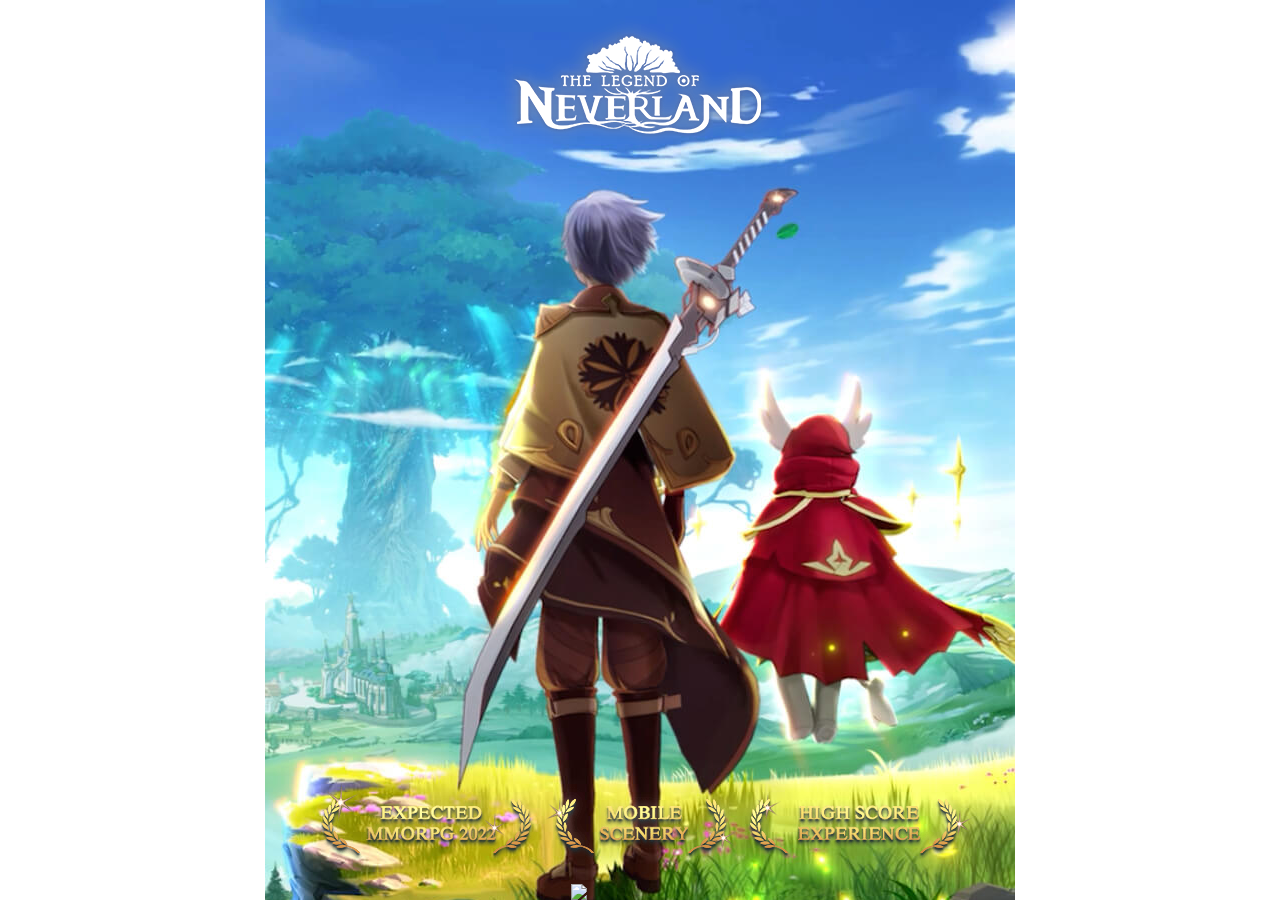
==== index.html @ 03355fa7 "2" ====
﻿<!DOCTYPE html>
<html>
<head>
    <meta charset="utf-8">
    <title>Never land Adventure</title>
    <meta name="keywords" content="">
    <meta name="description" content="">
    <meta content="yes" name="apple-mobile-web-app-capable" />
    <meta content="black" name="apple-mobile-web-app-status-bar-style" />
    <meta content="telephone=no" name="format-detection" />
    <meta content="email=no" name="format-detection" />
    <!--maincss-->
    <link rel="stylesheet" href="css/swiper.min.css" type="text/css" media="screen">
    <link rel="stylesheet" href="css/common.css" type="text/css" media="screen" />
    <!-- <script>
        
        !function(f,b,e,v,n,t,s)
        {if(f.fbq)return;n=f.fbq=function(){n.callMethod?
        n.callMethod.apply(n,arguments):n.queue.push(arguments)};
        if(!f._fbq)f._fbq=n;n.push=n;n.loaded=!0;n.version='2.0';
        n.queue=[];t=b.createElement(e);t.async=!0;
        t.src=v;s=b.getElementsByTagName(e)[0];
        s.parentNode.insertBefore(t,s)}(window, document,'script',
        'https://connect.facebook.net/en_US/fbevents.js');
        fbq('init', '1963776950676932');
        fbq('track', 'PageView');
        </script>
        <noscript><img height="1" width="1" style="display:none"
        src="https://www.facebook.com/tr?id=1963776950676932&ev=PageView&noscript=1"
        /></noscript> -->
        <!-- End Meta Pixel Code -->
        
 
        <!-- Meta Pixel Code -->
        <!-- <script>
            
        !function(f,b,e,v,n,t,s)
        {if(f.fbq)return;n=f.fbq=function(){n.callMethod?
        n.callMethod.apply(n,arguments):n.queue.push(arguments)};
        if(!f._fbq)f._fbq=n;n.push=n;n.loaded=!0;n.version='2.0';
        n.queue=[];t=b.createElement(e);t.async=!0;
        t.src=v;s=b.getElementsByTagName(e)[0];
        s.parentNode.insertBefore(t,s)}(window, document,'script',
        'https://connect.facebook.net/en_US/fbevents.js');
        fbq('init', '1963776950676932');
        fbq('track', 'CompleteRegistration');
        </script>
        <noscript><img height="1" width="1" style="display:none"
        src="https://www.facebook.com/tr?id=1963776950676932&ev=CompleteRegistration&noscript=1"
        /></noscript> -->
        <!-- End Meta Pixel Code -->
        

    <script>
        var phoneWidth =  parseInt(window.screen.width);
		var phoneScale = phoneWidth/750;
		var ua = navigator.userAgent;
		if (/Android (\d+\.\d+)/.test(ua)){
			var version = parseFloat(RegExp.$1);
			if(version>2.3){
				document.write('<meta name="viewport" content="width=750, minimum-scale = '+phoneScale+', maximum-scale = '+phoneScale+', target-densitydpi=device-dpi">');
			}else{
				document.write('<meta name="viewport" content="width=750, target-densitydpi=device-dpi">');
			}
		} else {
			document.write('<meta name="viewport" content="width=750, user-scalable=no, target-densitydpi=device-dpi">');
		}

    </script>
</head>
<body>
    <!--蒙层--> 
  <div class="masked" id="masked"></div>
   <!--成功--> 
  <div class="tc_success_compeleted" id="tc_success_compeleted" > 
      <div class="tc_main_big">
          <div class="closed success_closed"><img src="images/tc_closed.png" alt=""></div>
          <div class="tc_store">
              <h3 class="c_red"><img src="images/tc_sussce_img.png" alt=""></h3>
              <h4 class="c_black">Go to App Store to Pre-Order.</h4>
              <div class="btn1 ok"><a href="#"><img src="images/tc_success_ico.png" alt="" ></a></div>
          </div>
      </div>   
  </div>
    <!--切换--> 
  <div class="tc_register" > 
      <div class="tc_main_big">
          <div class="tc_title">
              <img src="images/tc_register_title.png">
              <div class="closed register_closed"><img src="images/tc_closed.png" alt=""></div>
          </div>
          
          <div class="register">
              <ul>
                  <li class="active">iOS</li>
                  <li>Android</li>
              </ul>
              <div class="register_main">
                      
                  <div class="android_regtister conText">
                      <P>Email</P>
                      <div class="input1" >
                          <P ><input name="" type="text" id="text0"  value="Enter email address" class="text_content1"/> <span class="notice"></span></P>
                      </div>
                      <div class="btn1">
                              <a href="#"><img src="images/tc_btn.png"></a>
                      </div>    
                  </div>
                  <div class="ios_regtister  conText no">
                      <P>Email</P>
                      <div class="input1" >
                          <P ><input name="" type=" text"  id="text1"  value="Enter email address" class="text_content1"/> <span id="notice1"></span></P>
                      </div>
                  
                      <div class="btn1">
                              <a href="#"><img src="images/tc_btn.png"></a>
                      </div>    
                  </div>
              </div>
          </div>
       </div>
      
  </div>
   <!--切换-->
   <div class="swiper-container swiper-fullscreen">
    <div class="swiper-wrapper">
      <div class="swiper-slide slide1">
      <video x5-video-player-type="h5-page" x5-playsinline="true" webkit-playsinline playsinline muted autoplay loop class="bgvideo video">
            <source src="media/top1.mp4" type="video/mp4">
        </video> 
        <img src="images/index_topa.gif" class="index_top">
        <div class="nav_box">
            <img src="images/cover_logo.png">
          </div>
        <div class="common_header">
            <img src="images/index_img_06.png">
         </div>
      </div>
      <div class="swiper-slide slide2">
        <div class="page_2"> 
            <!--按钮-->
            <div class="mainShow1 cf">
                <div class="register_btn animated pulse infinite sure_btn"><img src="images/btn_register.png"></div>    
                <div class="da_cheng_10 dc"><img src="images/dc.png"></div>
                <div class="da_cheng_20 dc"><img src="images/dc.png"></div>
                <div class="da_cheng_40 dc"><img src="images/dc.png"></div>
                <!-- <div class="da_cheng_70 dc"><img src="images/dc.png"></div> -->
                <div class="swipera cf">
                    <div class="swiper-container img_swiper">
                        <div class="swiper-wrapper">
                            <div class="swiper-slide"><img src="images/banner1.jpg"></div>
                            <div class="swiper-slide"><img src="images/banner2.jpg"></div>
                            <div class="swiper-slide"><img src="images/banner3.jpg"></div>
                            <div class="swiper-slide"><img src="images/banner4.jpg"></div>
                            <div class="swiper-slide"><img src="images/banner5.jpg"></div>
                        </div>
                        <!-- Add Pagination -->
                    </div>
                    <div class="swiper-pagination"></div>
                </div>           
            </div>
        </div>
      </div>
    </div>
    <div class="swiper-pagination"></div>
  </div>


<!--     
<div class="banner">
    <div class="bg">
        <div class="swiper-container" >
            <div class="swiper-wrapper">
                <div id="swiper1" class="swiper-slide" >
            
                    <div class="content">
                        <div class="container">
                          
                             
                                
                        </div>
                    </div>
               
                </div>
         
            </a>
            </div>
      
        </div>
    </div>
</div> -->
   <!--切换-->


<script type="text/javascript" src="js/jquery-1.8.2.min.js"></script>
<script type="text/javascript" src="js/swiper.min.js"></script>
<script type='text/javascript'  src="js/qiehuan.js"></script>
<script>
    var Mainswiper = new Swiper('.swiper-fullscreen', {
     slidesPerView : 'auto',
     hashNavigation: true,
     direction: 'vertical',
     mousewheel: true,
     scrollbar: {
		  el: '.swiper-scrollbar',
		},

    }); 
    var swiper = new Swiper('.img_swiper', {
            loop : true,
            pagination: {
            el: '.swipera .swiper-pagination',
            },
    });
    (function(){
        $('.box_img').click(function(){
            console.log('1');
            $('#video-play')[0].play();
        });
    })();
    </script>

<script>
    /*id是全局唯一的，不需要获取元素，直接使用*/

    let re = /^\w+(?:\.\w+){0,1}@[a-zA-Z0-9]{2,14}(?:\.[a-z]{2,4}){1,2}$/;

    //绑定文本输入时触发的事件
    $('#text0,#text1').oninput = function() {

        let textBox = this.value;

        //判断检测这个值是否正确，
        if (re.test(textBox)) { //如果验证正确执行以下代码
            $('.notice').innerHTML = '邮箱验证成功';
            $('.notice').style.color = 'plum';
        } else { //验证成功，执行以下代码
            $('.notice').innerHTML = '邮箱验证不成功，请重新输入';
            $('.notice').style.color = 'green';
        }
    }
    </script>
</body>
</html>
---- css/common.css ----
*{margin:0;padding:0;box-sizing:border-box;}
ul{list-style:none;}
ul,ol,li{list-style:none;margin:0;padding:0;}
h1,h2,h3,h4,h5,h6{font-weight:normal}
a{margin:0;padding:0;border:0;text-decoration:none;}
ins{background-color:#ff9;color:#000;text-decoration:none;}
mark{background-color:#ff9;color:#000;font-style:italic;font-weight:bold;}
del{text-decoration:line-through;}
input,select,textarea{vertical-align:middle;border:none;margin:0;padding:0;outline:none;}
input:focus,.select:focus,textarea:focus{outline:none;}
em{font-style:normal;}
.hidden{display:none;}
hr{line-height:1;height:1px;background:none;border-top:1px dashed #9F9F9F;border-bottom:1px dashed #fff;}
img{border:0;margin:0;padding:0;}
html{min-height:100%;overflow:auto;position:relative;z-index:1;background:#fff;font-family:"微软雅黑";}
a{text-decoration:none;cursor:pointer;}
.clearfix:before,.clearfix:after{display:table;content:"";/*不用有内容也可以*/}
.clearfix:after{clear:both;}
.clearfix{*zoom:1;}
h2.mr_4{margin-bottom:40px;}
input::-webkit-input-placeholder{color:#b57a65;}
input::-moz-placeholder{color:#b57a65;}
input:-moz-placeholder{color:#b57a65;}
input:-ms-input-placeholder{color:#b57a65;}
input[type=number]{-moz-appearance:textfield;}
input[type=number]::-webkit-inner-spin-button,input[type=number]::-webkit-outer-spin-button{-webkit-appearance:none;}
/* body a{-webkit-transition:all .3s;transition:all .3s;}*/
 a:hover{color:#f00;}
body{position:relative;-webkit-text-size-adjust:none;color:#fff;font-size:24px;}

html,body{ -webkit-tap-highlight-color: transparent;width:100%;height:100%; }/*去除apple设备点击底色*/

.hand{cursor:pointer;transition:all .6s;}


/*弹窗*/
	/*弹窗成功*/
.masked{background:rgba(0,0,0,0.8);position:fixed;width:100%;height:100%;left:0;top:0;z-index:110;display:none;}
.tc_success_compeleted{width:600px;height:480px;position:fixed;;background:rgba(255,255,255,0.9);color:#fff;top:50%;left:50%;transform:translate(-50%,-50%);z-index:120;transition:all 0.3s;display:none;}
.tc_main_big{width:600px;z-index:1;height:480px;}
.tc_success_compeleted .closed{position:absolute;top:30px;right:30px;z-index:6;}
.closed img{transition:all 0.3s;width:47px;height:47px;}
.closed img:hover{transform:rotate(90deg);}
.tc_store{position:absolute;top:130px;width:500px;left:50px;}

.tc_store h4{font-size:32px;text-align:center;}
.c_red{font-size:40px;color:#c63018;}
.c_black{font-size:40px;color:#000;margin-top:40px;margin-bottom:60px;}
.btn1{width:500px;display:flex;justify-content:center;}
.btn1 img{width:462px;height:89px;}
	/*弹窗登录注册*/
.tc_title{width:100%;height:100px;background:#fff;position:relative;text-align:center;line-height:100px;color:#000;}
.tc_title .closed{position:absolute;top:0px;right:30px;z-index:6;}
.tc_register{width:600px;height:480px;position:fixed;;background:rgba(255,255,255,0.9);color:#fff;top:50%;left:50%;transform:translate(-50%,-50%);z-index:120;transition:all 0.3s;display:none;}
.register_main{text-align:left;color:#000;}
.register{width:500px;height:340px;text-align:center;position:absolute;top:130px;left:50px;display:flex;flex-direction:column;}
 .register ul{height:50px;margin-bottom:20px;width:300px;margin:0 auto;}
.register ul li{position:relative;width:150px;height:48px;line-height:48px;color:#000;float:left;font-size:32px;}
.register ul li:first-child::before{position:absolute;left:10px;top:9px;background:url(../images/tan_ico.png) no-repeat;width:27px;height:27px;content:"";}
.register ul li:last-child::before{position:absolute;left:-20px;top:9px;background:url(../images/tan_ico.png) no-repeat;width:27px;height:27px;content:"";}
.register_main p{font-size:32px;color:#181818;margin-bottom:15px;}
.register ul li.active:first-child::before{background:url(../images/tan_ico_active.png) no-repeat;position:absolute;left:10px;top:9px;width:27px;height:27px;}
.register ul li.active:last-child::before{background:url(../images/tan_ico_active.png) no-repeat;position:absolute;left:-20px;top:9px;width:27px;height:27px;}

.input1{height:80px;width:500px;text-align:center;border:1px solid #a0a0a0;border-radius:2px;background:#f3f3f3;margin-bottom:30px;}
.text_content1,.text_content3{width:500px;height:80px;padding-left:20px;color:#808080;line-height:80px;background:none;font-size:26px;float:left;border:none;overflow:hidden;text-align:left;}
.no{display:none;}


/*弹窗*/



.btn{width:460px;height:0.;border:1px solid #b5b5b5;border-radius:200px;text-align:center;line-height:80px;background:#fde23b;}
.tan{background:url(../images/tan_bg.png) center top no-repeat;background-size:100% 100%;width:814px;position:fixed;left:50%;margin-left:-407px;top:50%;height:666px;margin-top:-333px;}

.slide1{width:750px;margin:0 auto;background: url(../images/index_top.jpg) no-repeat;height:100%;background-size:auto 100%; position: relative;}
/*  */
..slide1 video{display:block;width:750px;height:100vh;object-fit:cover;}
.bgvideo{max-width:100%;min-height:100%;object-fit:cover;z-index:3;}

/* 
.banner .swiper-container{width:100%;height:100%;}
.banner{position:relative;width:100%;height:100%;background-color:#000}
.banner .bg{width:100%;height:100%}
.banner .container{margin-left:0}
.banner .content{display:flex;position:absolute;top:0;right:0;bottom:0;left:0;align-items:flex-end;text-align: center;width:638px;
	text-align: center; margin:0 auto;z-index:10;height:100px;}
	.banner .swiper-slide{position:relative;background-position:center center;background-size:cover;height: 100%;
		width:100%;} */




.common_header{position:absolute;left:0;bottom:5px;width:750px;padding:24px 0;z-index:110;-webkit-transition:all .5s;transition:all .5s;}

.nav_box{z-index:33333;width:100%;height:100%;display:flex;flex-flow:column nowrap;justify-content:space-between;align-items:center;position:fixed;top:10px;left:0;text-align:center;z-index:999999999;
    -webkit-transition: all 1s ease-in-out;
 transition: all 1s ease-in-out;}
.nav_box div a{color:#fff;}

.page_2{background:url(../images/index_bottom_bg.jpg) no-repeat;width:750px;height:1932px; margin:0 auto;}
.mainShow1{width:750px;margin:0 auto;position:relative;height:1932px;}
.register_btn{width:750px;height:166px;position:absolute;top:120px;left:50%;margin-left:-375px;background:url(../images/download.png);;background-size:100% 100%;}
.register_btn img{width:750px;height:166px;}
.dc img{width:650px;height:145px;}
.da_cheng_10{position:absolute;top:684px;left:57px;}
.da_cheng_20{position:absolute;top:837px;;left:57px;}
.da_cheng_40{position:absolute;top:989px;left:57px;}
.da_cheng_70{position:absolute;top:1142px;;left:57px;}

.swipera{width:637px;height:358px;position:absolute;bottom:200px;left:57px;z-index:1;border-radius:10px;}
.swipera .swiper-slide img{width:640px;height:360px;}
.swipera .swiper-pagination-bullet{width:38px;height:38px;display:inline-block;background:url(../images/ico.png);background-size:100% 100%;margin-right:15px;opacity:1;}
.swipera .swiper-pagination-bullet-active{width:38px;height:38px;background:url(../images/ico_active.png);background-size:100% 100%;}
.swipera .swiper-pagination{position:absolute;width:290px;left:50%;margin-left:-150px;top:420px;text-align:center;transition:.3s opacity;transform:translate3d(0,0,0);z-index:10;}


/*返回顶部*/
#gotop {display: none;position: fixed;right: 1%;bottom:20px;padding: 10px 10px;font-size: 20px;background: #777;color: white;cursor: pointer;	z-index:11111;}
.swiper-fullscreen{width: 100%;height: 100%;overflow:hidden; background-position: center top;background-repeat: no-repeat;
-webkit-background-size: cover;-moz-background-size: cover;-o-background-size: cover; background-size: cover;position:relative;}
.swiper-fullscreen >.swiper-wrapper>.swiper-slide{ overflow:hidden; background-position: center top;background-repeat: no-repeat;
-webkit-background-size: cover;-moz-background-size: cover;-o-background-size: cover; background-size: cover;position:relative;}
.swiper-fullscreen .slide2{height:1932px;}

.box{width:100%;height: 100%;position: absolute;top:0;bottom:0;background: url(../images/tc_bg.jpg);background-size: cover;}
.register_btn1{width:750px;height:166px;position:absolute;bottom:150px;left:50%;margin-left:-375px;background:url(../images/download.png);;background-size:100% 100%;}
.register_btn1 img{width:750px;height:166px;}

#notice{ font-size:14px; }
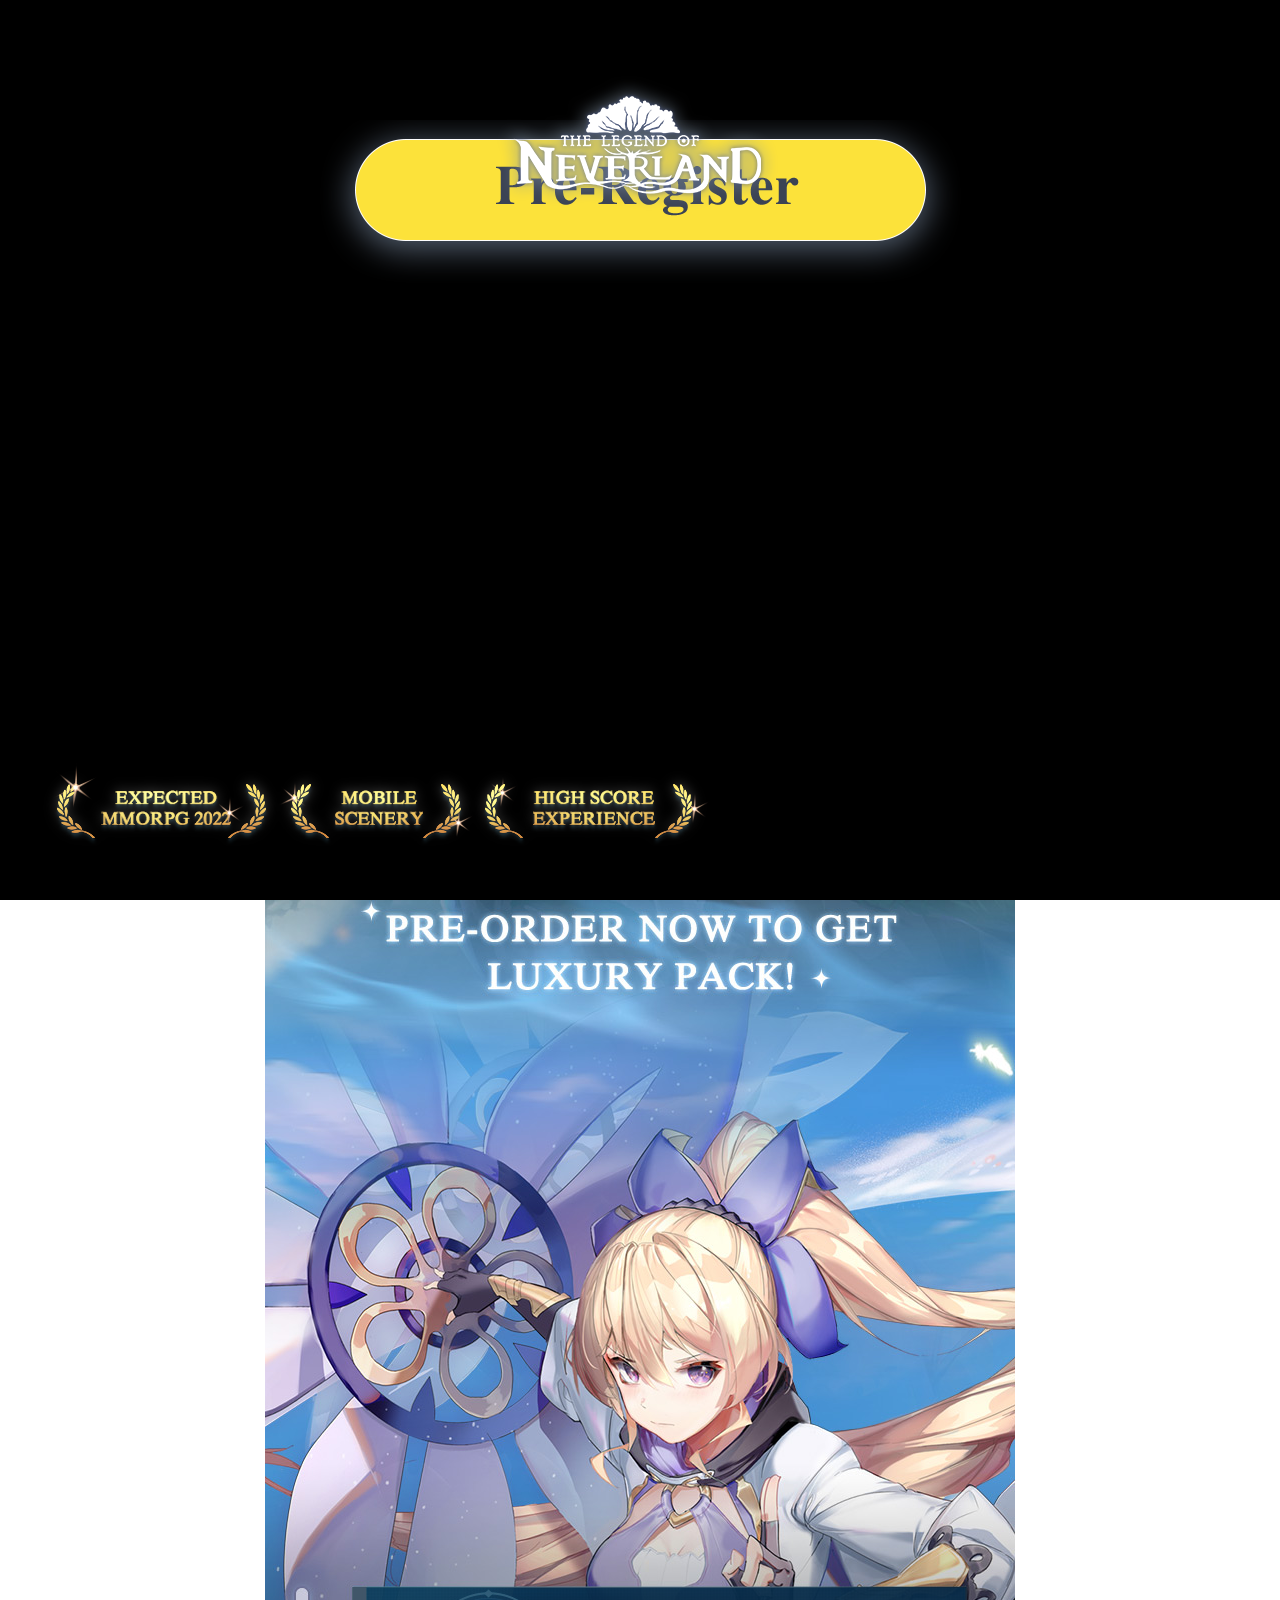
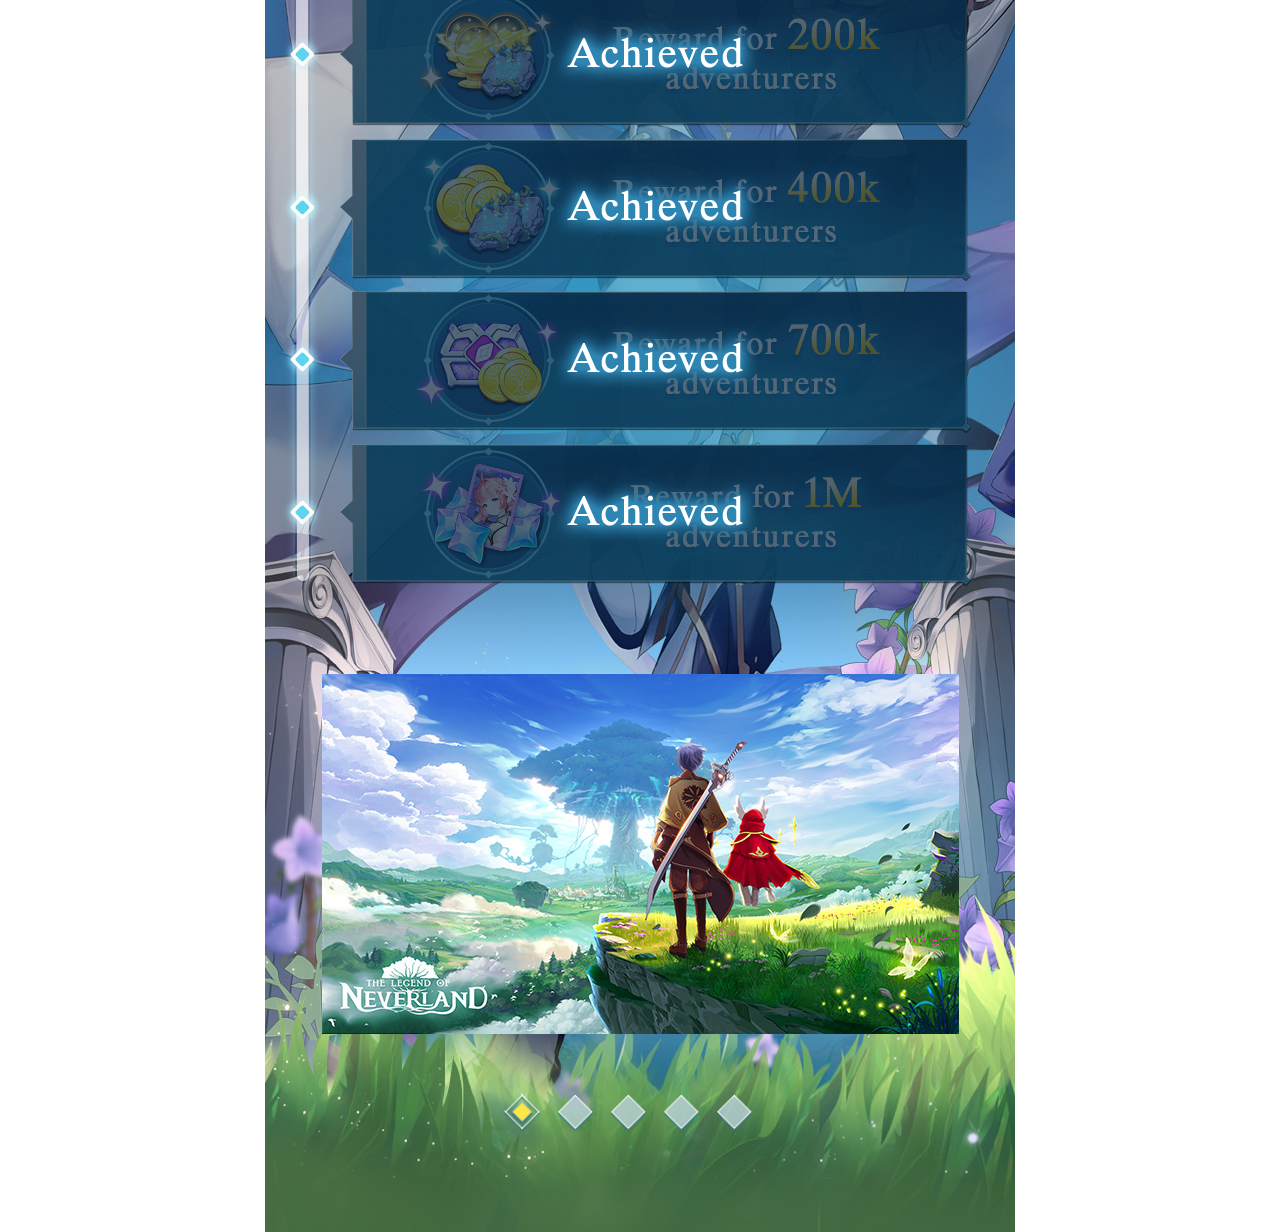
==== commit c1e792c7: "2" ====
--- a/index.html
+++ b/index.html
@@ -2,7 +2,7 @@
 <html>
 <head>
     <meta charset="utf-8">
-    <title>Never land Adventure</title>
+    <title>zheshi </title>
     <meta name="keywords" content="">
     <meta name="description" content="">
     <meta content="yes" name="apple-mobile-web-app-capable" />
@@ -12,44 +12,7 @@
     <!--maincss-->
     <link rel="stylesheet" href="css/swiper.min.css" type="text/css" media="screen">
     <link rel="stylesheet" href="css/common.css" type="text/css" media="screen" />
-    <!-- <script>
-        
-        !function(f,b,e,v,n,t,s)
-        {if(f.fbq)return;n=f.fbq=function(){n.callMethod?
-        n.callMethod.apply(n,arguments):n.queue.push(arguments)};
-        if(!f._fbq)f._fbq=n;n.push=n;n.loaded=!0;n.version='2.0';
-        n.queue=[];t=b.createElement(e);t.async=!0;
-        t.src=v;s=b.getElementsByTagName(e)[0];
-        s.parentNode.insertBefore(t,s)}(window, document,'script',
-        'https://connect.facebook.net/en_US/fbevents.js');
-        fbq('init', '1963776950676932');
-        fbq('track', 'PageView');
-        </script>
-        <noscript><img height="1" width="1" style="display:none"
-        src="https://www.facebook.com/tr?id=1963776950676932&ev=PageView&noscript=1"
-        /></noscript> -->
-        <!-- End Meta Pixel Code -->
-        
- 
-        <!-- Meta Pixel Code -->
-        <!-- <script>
-            
-        !function(f,b,e,v,n,t,s)
-        {if(f.fbq)return;n=f.fbq=function(){n.callMethod?
-        n.callMethod.apply(n,arguments):n.queue.push(arguments)};
-        if(!f._fbq)f._fbq=n;n.push=n;n.loaded=!0;n.version='2.0';
-        n.queue=[];t=b.createElement(e);t.async=!0;
-        t.src=v;s=b.getElementsByTagName(e)[0];
-        s.parentNode.insertBefore(t,s)}(window, document,'script',
-        'https://connect.facebook.net/en_US/fbevents.js');
-        fbq('init', '1963776950676932');
-        fbq('track', 'CompleteRegistration');
-        </script>
-        <noscript><img height="1" width="1" style="display:none"
-        src="https://www.facebook.com/tr?id=1963776950676932&ev=CompleteRegistration&noscript=1"
-        /></noscript> -->
-        <!-- End Meta Pixel Code -->
-        
+
 
     <script>
         var phoneWidth =  parseInt(window.screen.width);
@@ -100,7 +63,7 @@
                   <div class="android_regtister conText">
                       <P>Email</P>
                       <div class="input1" >
-                          <P ><input name="" type="text" id="text0"  value="Enter email address" class="text_content1"/> <span class="notice"></span></P>
+                          <P ><input name="" type="text"  value="Enter email address" class="text_content1"/></P>
                       </div>
                       <div class="btn1">
                               <a href="#"><img src="images/tc_btn.png"></a>
@@ -109,7 +72,7 @@
                   <div class="ios_regtister  conText no">
                       <P>Email</P>
                       <div class="input1" >
-                          <P ><input name="" type=" text"  id="text1"  value="Enter email address" class="text_content1"/> <span id="notice1"></span></P>
+                          <P ><input name="" type="text"  value="Enter email address" class="text_content1"/></P>
                       </div>
                   
                       <div class="btn1">
@@ -122,61 +85,24 @@
       
   </div>
    <!--切换-->
-   <div class="swiper-container swiper-fullscreen">
-    <div class="swiper-wrapper">
-      <div class="swiper-slide slide1">
-      <video x5-video-player-type="h5-page" x5-playsinline="true" webkit-playsinline playsinline muted autoplay loop class="bgvideo video">
-            <source src="media/top1.mp4" type="video/mp4">
-        </video> 
-        <img src="images/index_topa.gif" class="index_top">
-        <div class="nav_box">
-            <img src="images/cover_logo.png">
-          </div>
-        <div class="common_header">
-            <img src="images/index_img_06.png">
-         </div>
-      </div>
-      <div class="swiper-slide slide2">
-        <div class="page_2"> 
-            <!--按钮-->
-            <div class="mainShow1 cf">
-                <div class="register_btn animated pulse infinite sure_btn"><img src="images/btn_register.png"></div>    
-                <div class="da_cheng_10 dc"><img src="images/dc.png"></div>
-                <div class="da_cheng_20 dc"><img src="images/dc.png"></div>
-                <div class="da_cheng_40 dc"><img src="images/dc.png"></div>
-                <!-- <div class="da_cheng_70 dc"><img src="images/dc.png"></div> -->
-                <div class="swipera cf">
-                    <div class="swiper-container img_swiper">
-                        <div class="swiper-wrapper">
-                            <div class="swiper-slide"><img src="images/banner1.jpg"></div>
-                            <div class="swiper-slide"><img src="images/banner2.jpg"></div>
-                            <div class="swiper-slide"><img src="images/banner3.jpg"></div>
-                            <div class="swiper-slide"><img src="images/banner4.jpg"></div>
-                            <div class="swiper-slide"><img src="images/banner5.jpg"></div>
-                        </div>
-                        <!-- Add Pagination -->
-                    </div>
-                    <div class="swiper-pagination"></div>
-                </div>           
-            </div>
-        </div>
-      </div>
-    </div>
-    <div class="swiper-pagination"></div>
-  </div>
-
-
-<!--     
 <div class="banner">
     <div class="bg">
         <div class="swiper-container" >
             <div class="swiper-wrapper">
-                <div id="swiper1" class="swiper-slide" >
-            
+                <div id="swiper1" class="swiper-slide slide1" >
+                  <!-- <video x5-video-player-type="h5-page" x5-playsinline="true" webkit-playsinline playsinline muted autoplay loop class="bgvideo video"> 
+                     <source src="media/top1.mp4" type="video/mp4">
+                    </video> -->
+                    <div class="register_btn animated pulse infinite sure_btn"><img src="images/btn_register.png"></div>    
+                    <div class="common_header">
+                        <img src="images/index_img_06.png">
+                     </div>
                     <div class="content">
                         <div class="container">
-                          
-                             
+                            <div class="nav_box">
+                                <img src="images/cover_logo.png">
+                              </div>
+                                <!--头部-->
                                 
                         </div>
                     </div>
@@ -188,24 +114,36 @@
       
         </div>
     </div>
-</div> -->
+</div>
    <!--切换-->
 
-
+<div class="page_2"> 
+    <!--按钮-->
+    <div class="mainShow1 cf">
+      
+        <div class="da_cheng_10 dc"><img src="images/dc.png"></div>
+        <div class="da_cheng_20 dc"><img src="images/dc.png"></div>
+        <div class="da_cheng_40 dc"><img src="images/dc.png"></div>
+        <div class="da_cheng_70 dc"><img src="images/dc.png"></div>
+        <div class="swipera cf">
+            <div class="swiper-container img_swiper">
+                <div class="swiper-wrapper">
+                    <div class="swiper-slide"><img src="images/banner1.jpg"></div>
+                    <div class="swiper-slide"><img src="images/banner2.jpg"></div>
+                    <div class="swiper-slide"><img src="images/banner3.jpg"></div>
+                    <div class="swiper-slide"><img src="images/banner4.jpg"></div>
+                    <div class="swiper-slide"><img src="images/banner5.jpg"></div>
+                </div>
+                <!-- Add Pagination -->
+            </div>
+            <div class="swiper-pagination"></div>
+        </div>           
+    </div>
+</div>
 <script type="text/javascript" src="js/jquery-1.8.2.min.js"></script>
 <script type="text/javascript" src="js/swiper.min.js"></script>
 <script type='text/javascript'  src="js/qiehuan.js"></script>
 <script>
-    var Mainswiper = new Swiper('.swiper-fullscreen', {
-     slidesPerView : 'auto',
-     hashNavigation: true,
-     direction: 'vertical',
-     mousewheel: true,
-     scrollbar: {
-		  el: '.swiper-scrollbar',
-		},
-
-    }); 
     var swiper = new Swiper('.img_swiper', {
             loop : true,
             pagination: {
@@ -219,27 +157,6 @@
         });
     })();
     </script>
-
-<script>
-    /*id是全局唯一的，不需要获取元素，直接使用*/
-
-    let re = /^\w+(?:\.\w+){0,1}@[a-zA-Z0-9]{2,14}(?:\.[a-z]{2,4}){1,2}$/;
-
-    //绑定文本输入时触发的事件
-    $('#text0,#text1').oninput = function() {
-
-        let textBox = this.value;
-
-        //判断检测这个值是否正确，
-        if (re.test(textBox)) { //如果验证正确执行以下代码
-            $('.notice').innerHTML = '邮箱验证成功';
-            $('.notice').style.color = 'plum';
-        } else { //验证成功，执行以下代码
-            $('.notice').innerHTML = '邮箱验证不成功，请重新输入';
-            $('.notice').style.color = 'green';
-        }
-    }
-    </script>
 </body>
 </html>
 
--- a/css/common.css
+++ b/css/common.css
@@ -70,31 +70,27 @@
 /*弹窗*/
 
 
-
 .btn{width:460px;height:0.;border:1px solid #b5b5b5;border-radius:200px;text-align:center;line-height:80px;background:#fde23b;}
 .tan{background:url(../images/tan_bg.png) center top no-repeat;background-size:100% 100%;width:814px;position:fixed;left:50%;margin-left:-407px;top:50%;height:666px;margin-top:-333px;}
 
-.slide1{width:750px;margin:0 auto;background: url(../images/index_top.jpg) no-repeat;height:100%;background-size:auto 100%; position: relative;}
-/*  */
-..slide1 video{display:block;width:750px;height:100vh;object-fit:cover;}
-.bgvideo{max-width:100%;min-height:100%;object-fit:cover;z-index:3;}
-
-/* 
+.slide1{width:750px;margin:0 auto;background: url(../images/index_top.jpg) no-repeat;height: 100vh;background-size:auto 100%;}
+.banner video{display:block;max-width:100%;min-height:100%;object-fit:cover;}
 .banner .swiper-container{width:100%;height:100%;}
 .banner{position:relative;width:100%;height:100%;background-color:#000}
 .banner .bg{width:100%;height:100%}
+.bgvideo{max-width:100%;min-height:100%;object-fit:cover;z-index:3;}
+.banner .swiper-slide{position:relative;background-position:center center;background-size:cover;height: 100%;
+width:100%; background: url(../images/);}
 .banner .container{margin-left:0}
 .banner .content{display:flex;position:absolute;top:0;right:0;bottom:0;left:0;align-items:flex-end;text-align: center;width:638px;
 	text-align: center; margin:0 auto;z-index:10;height:100px;}
-	.banner .swiper-slide{position:relative;background-position:center center;background-size:cover;height: 100%;
-		width:100%;} */
 
 
 
 
-.common_header{position:absolute;left:0;bottom:5px;width:750px;padding:24px 0;z-index:110;-webkit-transition:all .5s;transition:all .5s;}
+.common_header{position:absolute;left:0;bottom:20px;width:100%;padding:24px 0;z-index:110;-webkit-transition:all .5s;transition:all .5s;}
 
-.nav_box{z-index:33333;width:100%;height:100%;display:flex;flex-flow:column nowrap;justify-content:space-between;align-items:center;position:fixed;top:10px;left:0;text-align:center;z-index:999999999;
+.nav_box{z-index:33333;width:100%;height:100%;display:flex;flex-flow:column nowrap;justify-content:space-between;align-items:center;position:fixed;top:70px;left:0;text-align:center;z-index:999999999;
     -webkit-transition: all 1s ease-in-out;
  transition: all 1s ease-in-out;}
 .nav_box div a{color:#fff;}
@@ -118,14 +114,3 @@
 
 /*返回顶部*/
 #gotop {display: none;position: fixed;right: 1%;bottom:20px;padding: 10px 10px;font-size: 20px;background: #777;color: white;cursor: pointer;	z-index:11111;}
-.swiper-fullscreen{width: 100%;height: 100%;overflow:hidden; background-position: center top;background-repeat: no-repeat;
--webkit-background-size: cover;-moz-background-size: cover;-o-background-size: cover; background-size: cover;position:relative;}
-.swiper-fullscreen >.swiper-wrapper>.swiper-slide{ overflow:hidden; background-position: center top;background-repeat: no-repeat;
--webkit-background-size: cover;-moz-background-size: cover;-o-background-size: cover; background-size: cover;position:relative;}
-.swiper-fullscreen .slide2{height:1932px;}
-
-.box{width:100%;height: 100%;position: absolute;top:0;bottom:0;background: url(../images/tc_bg.jpg);background-size: cover;}
-.register_btn1{width:750px;height:166px;position:absolute;bottom:150px;left:50%;margin-left:-375px;background:url(../images/download.png);;background-size:100% 100%;}
-.register_btn1 img{width:750px;height:166px;}
-
-#notice{ font-size:14px; } 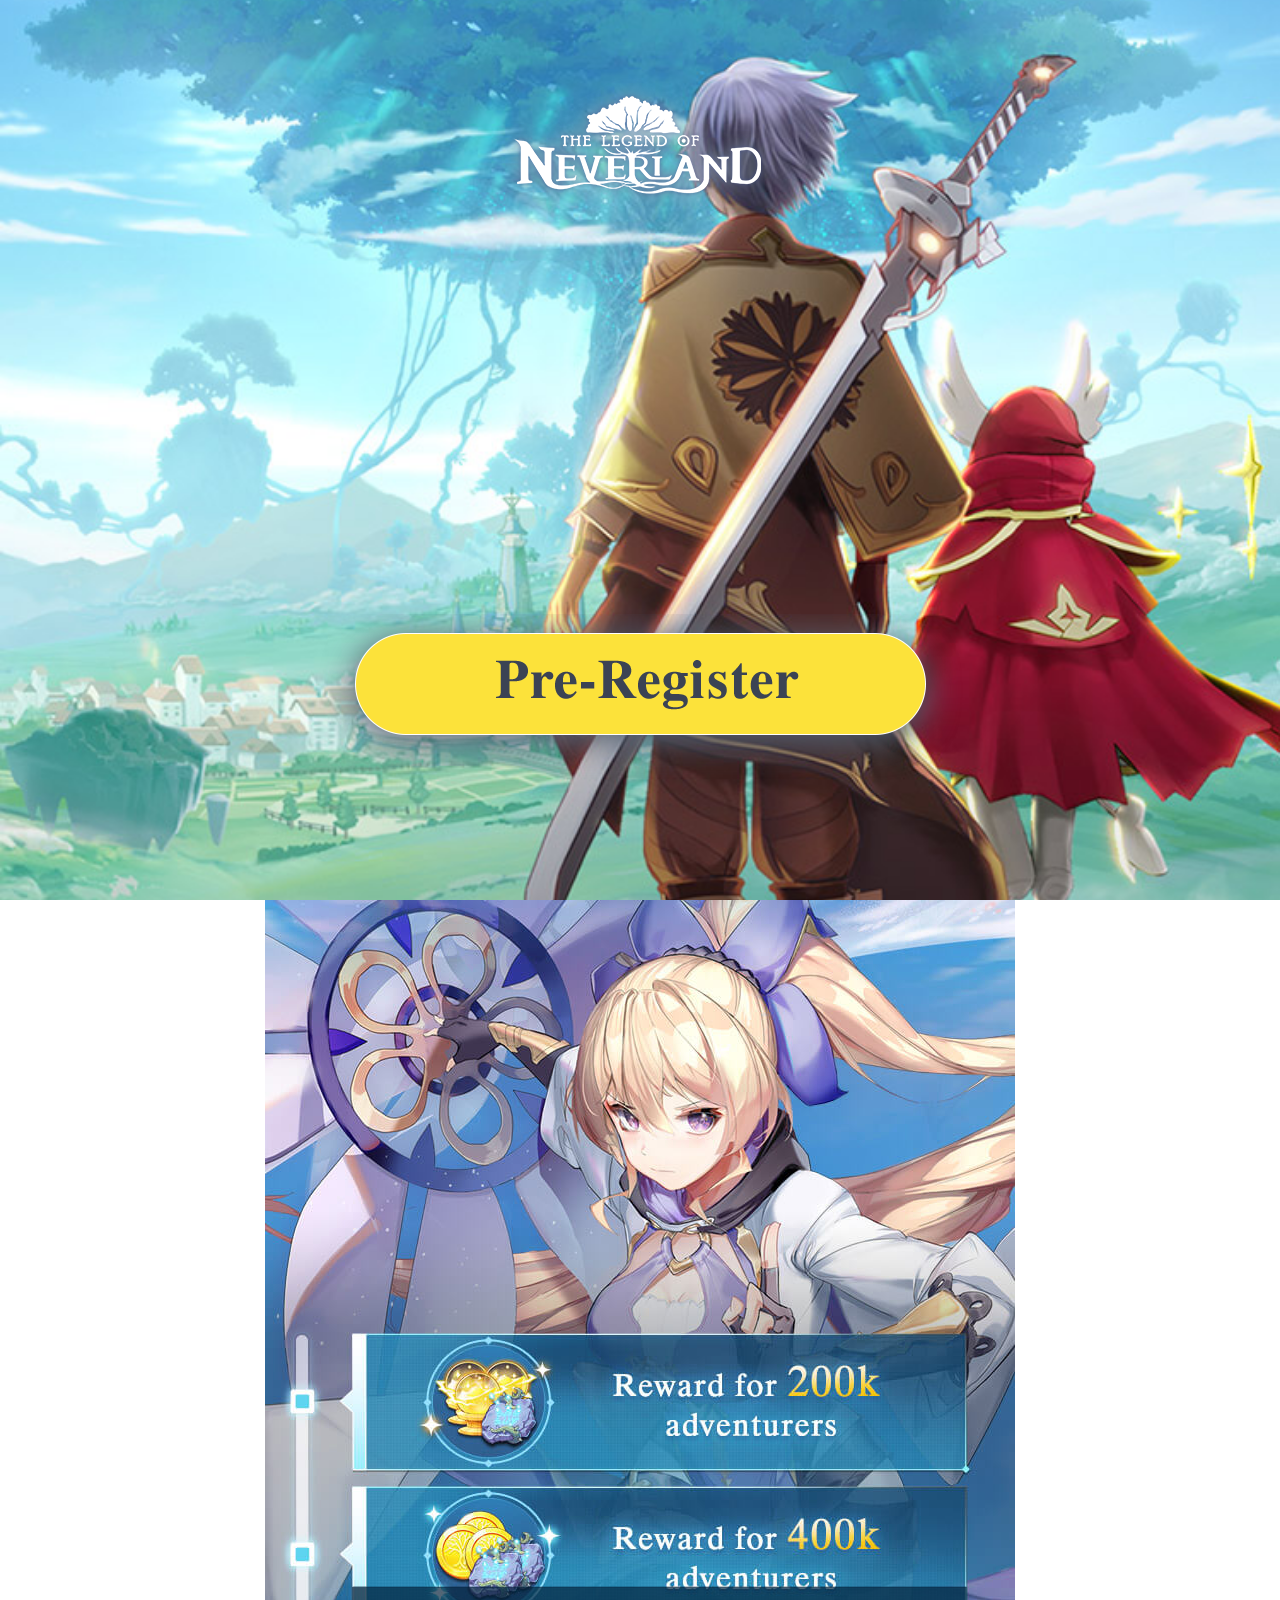
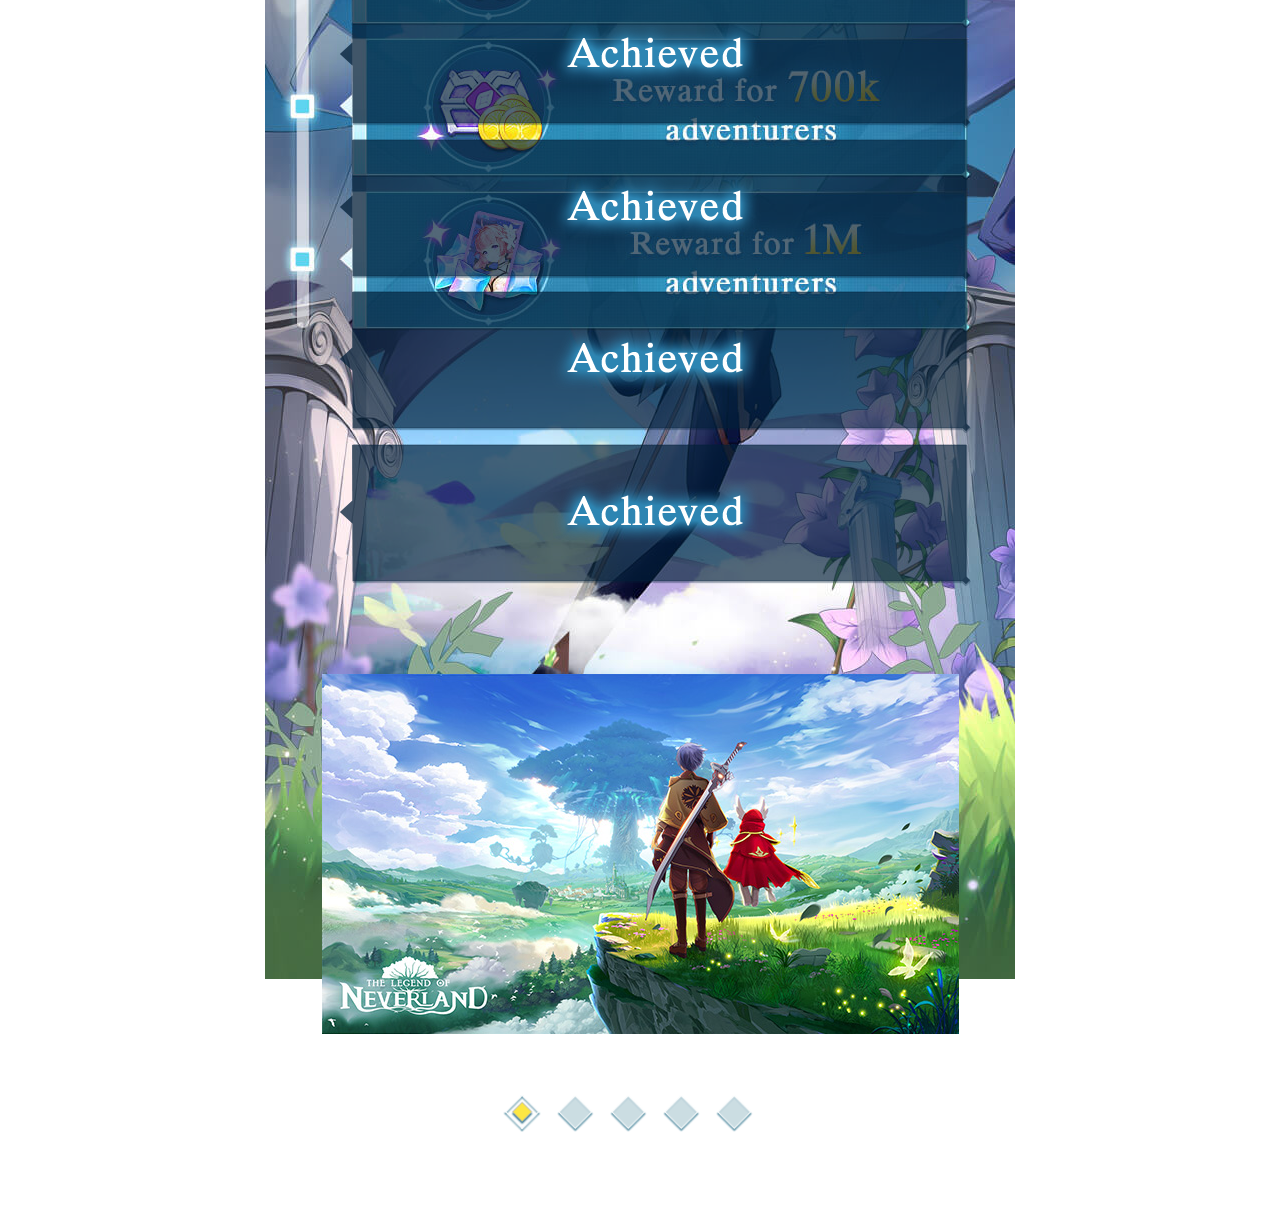
==== commit 07ce0b23: "2" ====
--- a/index.html
+++ b/index.html
@@ -89,14 +89,15 @@
     <div class="bg">
         <div class="swiper-container" >
             <div class="swiper-wrapper">
-                <div id="swiper1" class="swiper-slide slide1" >
-                  <!-- <video x5-video-player-type="h5-page" x5-playsinline="true" webkit-playsinline playsinline muted autoplay loop class="bgvideo video"> 
+             <div id="swiper1" class="swiper-slide slide1" >
+                   <!--   <video x5-video-player-type="h5-page" x5-playsinline="true" webkit-playsinline playsinline muted autoplay loop class="bgvideo video"
+                 >
                      <source src="media/top1.mp4" type="video/mp4">
-                    </video> -->
+                    </video>  -->
                     <div class="register_btn animated pulse infinite sure_btn"><img src="images/btn_register.png"></div>    
-                    <div class="common_header">
+                    <!-- <div class="common_header">
                         <img src="images/index_img_06.png">
-                     </div>
+                     </div> -->
                     <div class="content">
                         <div class="container">
                             <div class="nav_box">
@@ -120,7 +121,7 @@
 <div class="page_2"> 
     <!--按钮-->
     <div class="mainShow1 cf">
-      
+       
         <div class="da_cheng_10 dc"><img src="images/dc.png"></div>
         <div class="da_cheng_20 dc"><img src="images/dc.png"></div>
         <div class="da_cheng_40 dc"><img src="images/dc.png"></div>
--- a/css/common.css
+++ b/css/common.css
@@ -70,6 +70,7 @@
 /*弹窗*/
 
 
+
 .btn{width:460px;height:0.;border:1px solid #b5b5b5;border-radius:200px;text-align:center;line-height:80px;background:#fde23b;}
 .tan{background:url(../images/tan_bg.png) center top no-repeat;background-size:100% 100%;width:814px;position:fixed;left:50%;margin-left:-407px;top:50%;height:666px;margin-top:-333px;}
 
@@ -80,7 +81,7 @@
 .banner .bg{width:100%;height:100%}
 .bgvideo{max-width:100%;min-height:100%;object-fit:cover;z-index:3;}
 .banner .swiper-slide{position:relative;background-position:center center;background-size:cover;height: 100%;
-width:100%; background: url(../images/);}
+width:100%;}
 .banner .container{margin-left:0}
 .banner .content{display:flex;position:absolute;top:0;right:0;bottom:0;left:0;align-items:flex-end;text-align: center;width:638px;
 	text-align: center; margin:0 auto;z-index:10;height:100px;}
@@ -97,7 +98,7 @@
 
 .page_2{background:url(../images/index_bottom_bg.jpg) no-repeat;width:750px;height:1932px; margin:0 auto;}
 .mainShow1{width:750px;margin:0 auto;position:relative;height:1932px;}
-.register_btn{width:750px;height:166px;position:absolute;top:120px;left:50%;margin-left:-375px;background:url(../images/download.png);;background-size:100% 100%;}
+.register_btn{width:750px;height:166px;position:absolute;bottom:120px;left:50%;margin-left:-375px;background:url(../images/download.png);;background-size:100% 100%;}
 .register_btn img{width:750px;height:166px;}
 .dc img{width:650px;height:145px;}
 .da_cheng_10{position:absolute;top:684px;left:57px;}
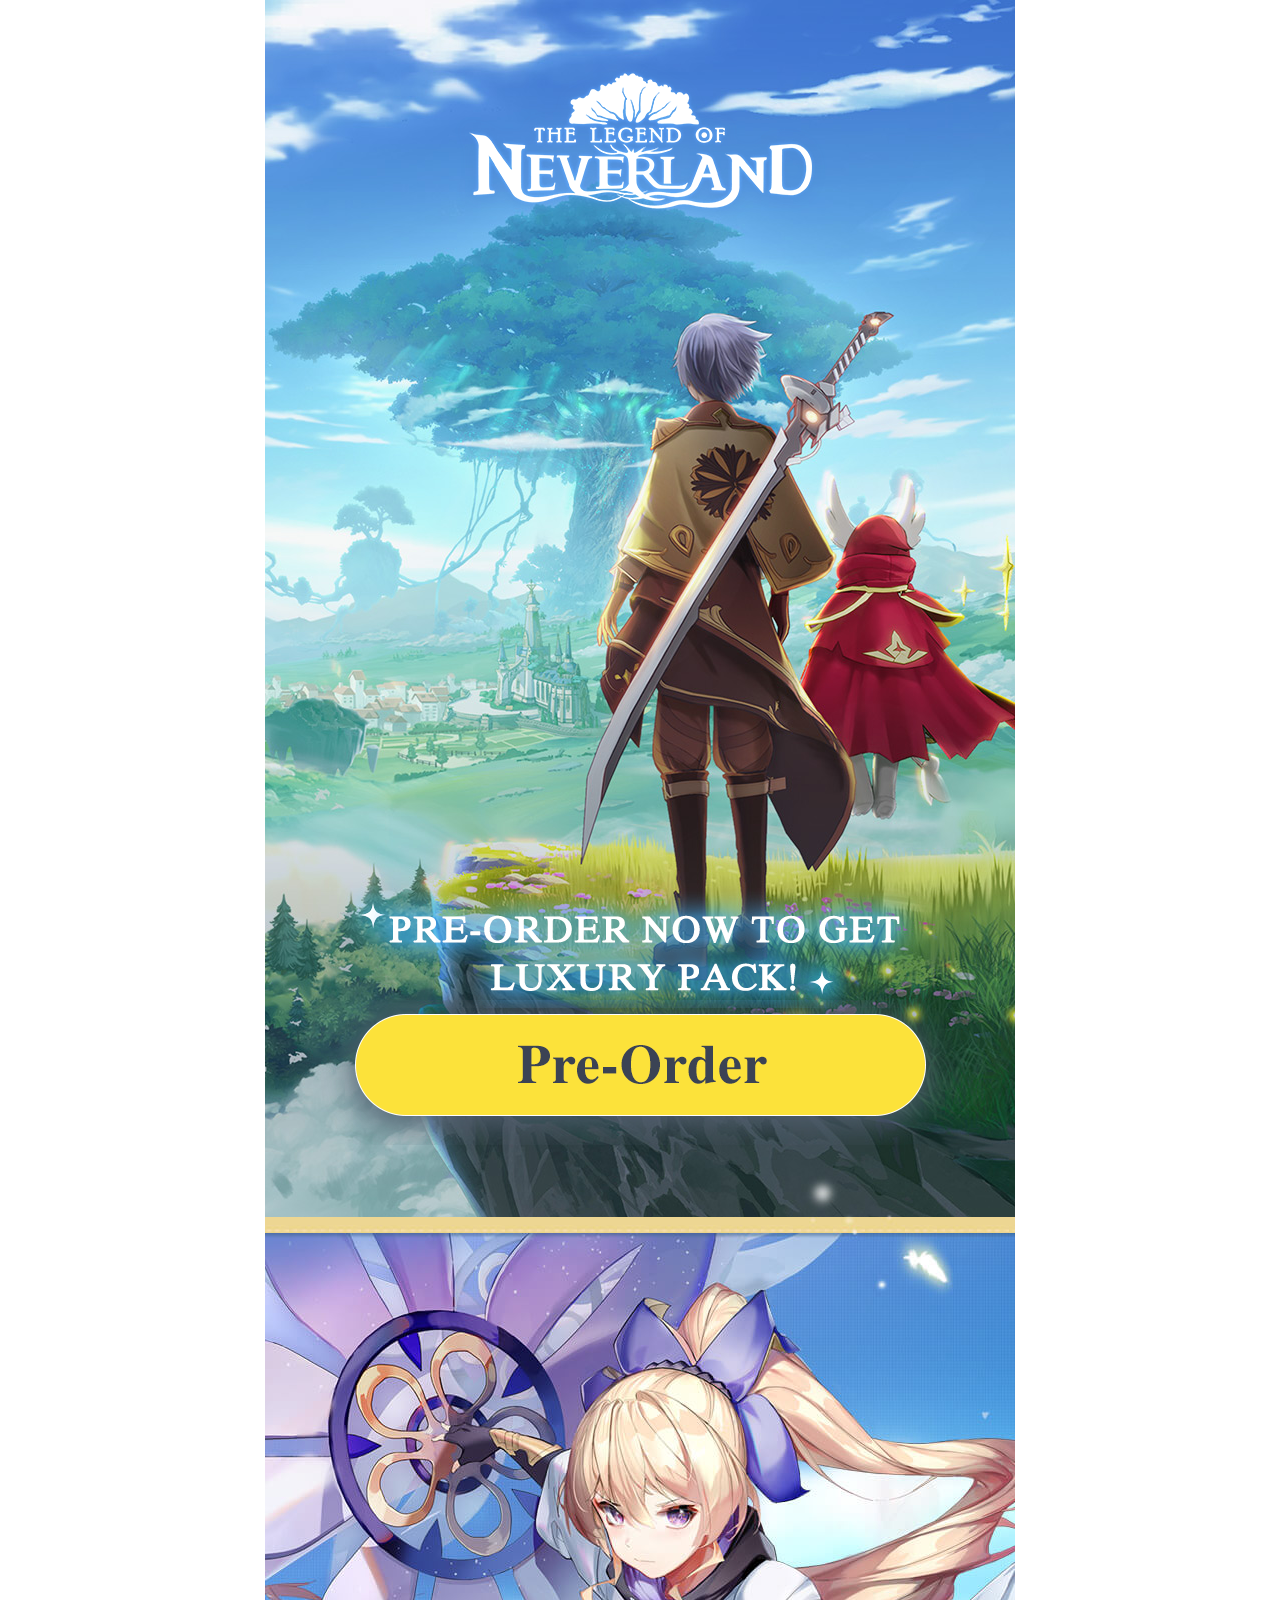
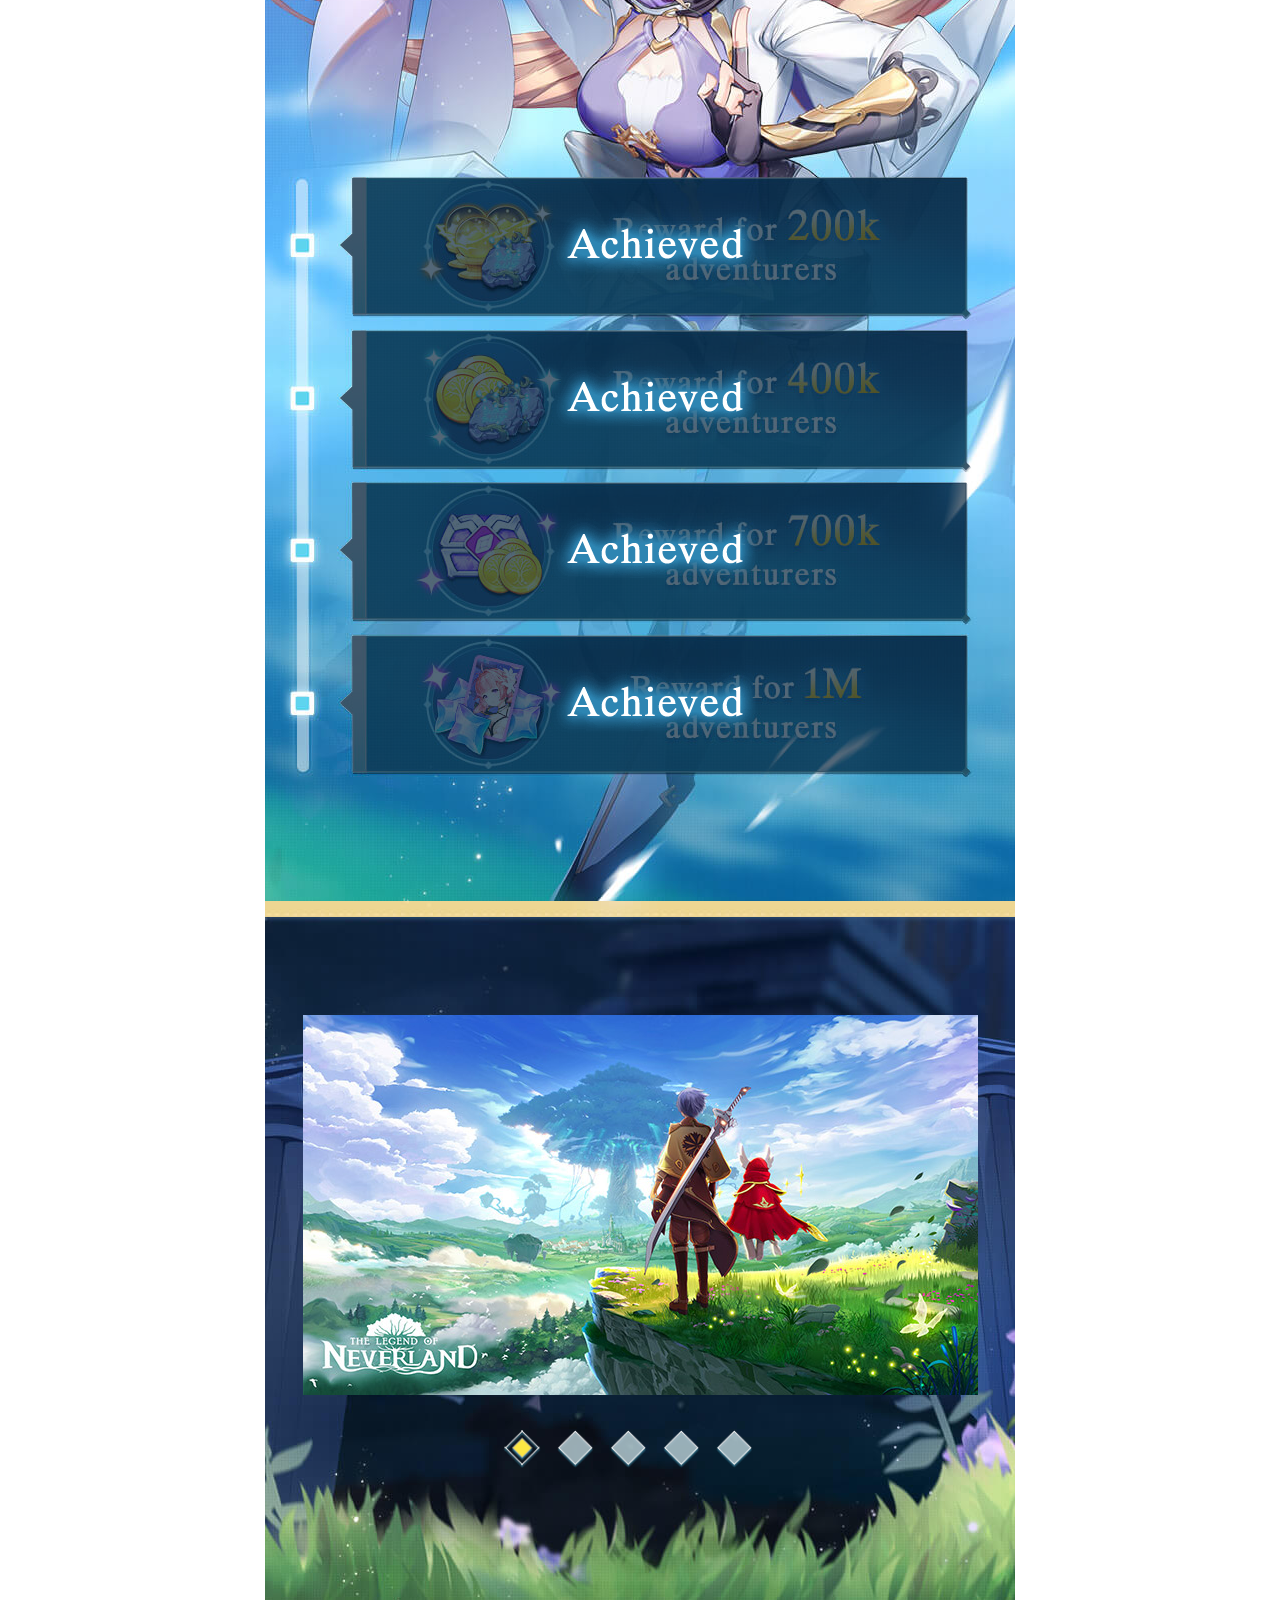
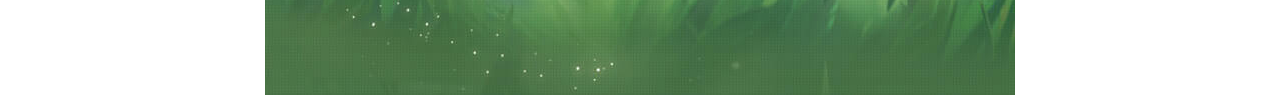
==== commit 0e3fc930: "2" ====
--- a/index.html
+++ b/index.html
@@ -2,7 +2,7 @@
 <html>
 <head>
     <meta charset="utf-8">
-    <title>zheshi </title>
+    <title>The Legend of Neverland</title>
     <meta name="keywords" content="">
     <meta name="description" content="">
     <meta content="yes" name="apple-mobile-web-app-capable" />
@@ -12,8 +12,6 @@
     <!--maincss-->
     <link rel="stylesheet" href="css/swiper.min.css" type="text/css" media="screen">
     <link rel="stylesheet" href="css/common.css" type="text/css" media="screen" />
-
-
     <script>
         var phoneWidth =  parseInt(window.screen.width);
 		var phoneScale = phoneWidth/750;
@@ -49,7 +47,7 @@
   <div class="tc_register" > 
       <div class="tc_main_big">
           <div class="tc_title">
-              <img src="images/tc_register_title.png">
+              <img src="images/tc_register_title.png" class="title1">
               <div class="closed register_closed"><img src="images/tc_closed.png" alt=""></div>
           </div>
           
@@ -63,7 +61,7 @@
                   <div class="android_regtister conText">
                       <P>Email</P>
                       <div class="input1" >
-                          <P ><input name="" type="text"  value="Enter email address" class="text_content1"/></P>
+                          <P ><input name="" type="text" id="text0"  value="Enter email address" class="text_content1"/> <span class="notice"></span></P>
                       </div>
                       <div class="btn1">
                               <a href="#"><img src="images/tc_btn.png"></a>
@@ -72,7 +70,7 @@
                   <div class="ios_regtister  conText no">
                       <P>Email</P>
                       <div class="input1" >
-                          <P ><input name="" type="text"  value="Enter email address" class="text_content1"/></P>
+                          <P ><input name="" type=" text"  id="text1"  value="Enter email address" class="text_content1"/> <span id="notice1"></span></P>
                       </div>
                   
                       <div class="btn1">
@@ -84,79 +82,80 @@
        </div>
       
   </div>
-   <!--切换-->
-<div class="banner">
-    <div class="bg">
-        <div class="swiper-container" >
-            <div class="swiper-wrapper">
-             <div id="swiper1" class="swiper-slide slide1" >
-                   <!--   <video x5-video-player-type="h5-page" x5-playsinline="true" webkit-playsinline playsinline muted autoplay loop class="bgvideo video"
-                 >
-                     <source src="media/top1.mp4" type="video/mp4">
-                    </video>  -->
-                    <div class="register_btn animated pulse infinite sure_btn"><img src="images/btn_register.png"></div>    
-                    <!-- <div class="common_header">
-                        <img src="images/index_img_06.png">
-                     </div> -->
-                    <div class="content">
-                        <div class="container">
-                            <div class="nav_box">
-                                <img src="images/cover_logo.png">
-                              </div>
-                                <!--头部-->
-                                
-                        </div>
-                    </div>
-               
-                </div>
-         
-            </a>
-            </div>
-      
+    <!--part1-->
+    <div class="page_1">
+        <div class="nav_box">
+            <img src="images/cover_logo.png">
+        </div>
+       <div class="common_header">
+            <img src="images/sologen.png">
+        </div> 
+        <div class="register_btn animated pulse infinite sure_btn"><img src="images/btn_register.png"></div>    
+    </div>
+    <!--part2-->
+    <div class="page_2"> 
+        <!--按钮-->
+        <div class="mainShow2 cf">
+        
+            <div class="da_cheng_10 dc"><img src="images/dc.png"></div>
+            <div class="da_cheng_20 dc"><img src="images/dc.png"></div>
+            <div class="da_cheng_40 dc"><img src="images/dc.png"></div>
+            <div class="da_cheng_70 dc"><img src="images/dc.png"></div> 
+                  
         </div>
     </div>
-</div>
-   <!--切换-->
+    <div class="page_3">
+        <div class="mainShow3 cf">  
+            <div class="swipera cf">
+                <div class="swiper-container img_swiper">
+                    <div class="swiper-wrapper">
+                        <div class="swiper-slide"><img src="images/banner1.jpg"></div>
+                        <div class="swiper-slide"><img src="images/banner2.jpg"></div>
+                        <div class="swiper-slide"><img src="images/banner3.jpg"></div>
+                        <div class="swiper-slide"><img src="images/banner4.jpg"></div>
+                        <div class="swiper-slide"><img src="images/banner5.jpg"></div>
+                    </div>
+                    <!-- Add Pagination -->
+                </div>
+                <div class="swiper-pagination"></div>
+            </div>           
+        </div>
 
-<div class="page_2"> 
-    <!--按钮-->
-    <div class="mainShow1 cf">
-       
-        <div class="da_cheng_10 dc"><img src="images/dc.png"></div>
-        <div class="da_cheng_20 dc"><img src="images/dc.png"></div>
-        <div class="da_cheng_40 dc"><img src="images/dc.png"></div>
-        <div class="da_cheng_70 dc"><img src="images/dc.png"></div>
-        <div class="swipera cf">
-            <div class="swiper-container img_swiper">
-                <div class="swiper-wrapper">
-                    <div class="swiper-slide"><img src="images/banner1.jpg"></div>
-                    <div class="swiper-slide"><img src="images/banner2.jpg"></div>
-                    <div class="swiper-slide"><img src="images/banner3.jpg"></div>
-                    <div class="swiper-slide"><img src="images/banner4.jpg"></div>
-                    <div class="swiper-slide"><img src="images/banner5.jpg"></div>
-                </div>
-                <!-- Add Pagination -->
-            </div>
-            <div class="swiper-pagination"></div>
-        </div>           
     </div>
-</div>
+
 <script type="text/javascript" src="js/jquery-1.8.2.min.js"></script>
 <script type="text/javascript" src="js/swiper.min.js"></script>
 <script type='text/javascript'  src="js/qiehuan.js"></script>
 <script>
+    //商店图轮播
     var swiper = new Swiper('.img_swiper', {
             loop : true,
+            
             pagination: {
-            el: '.swipera .swiper-pagination',
+                clickable: true,
+                el: '.swipera .swiper-pagination',
             },
     });
-    (function(){
-        $('.box_img').click(function(){
-            console.log('1');
-            $('#video-play')[0].play();
-        });
-    })();
+ </script>
+<script>
+
+    /* 邮箱正则 ：id是全局唯一的，不需要获取元素，直接使用*/
+    let re = /^\w+(?:\.\w+){0,1}@[a-zA-Z0-9]{2,14}(?:\.[a-z]{2,4}){1,2}$/;
+
+    //绑定文本输入时触发的事件
+    $('#text0,#text1').oninput = function() {
+
+        let textBox = this.value;
+
+        //判断检测这个值是否正确，
+        if (re.test(textBox)) { //如果验证正确执行以下代码
+            $('.notice').innerHTML = '邮箱验证成功';
+            $('.notice').style.color = 'plum';
+        } else { //验证成功，执行以下代码
+            $('.notice').innerHTML = '邮箱验证不成功，请重新输入';
+            $('.notice').style.color = 'green';
+        }
+    }
     </script>
 </body>
 </html>
--- a/css/common.css
+++ b/css/common.css
@@ -27,9 +27,7 @@
 /* body a{-webkit-transition:all .3s;transition:all .3s;}*/
  a:hover{color:#f00;}
 body{position:relative;-webkit-text-size-adjust:none;color:#fff;font-size:24px;}
-
 html,body{ -webkit-tap-highlight-color: transparent;width:100%;height:100%; }/*去除apple设备点击底色*/
-
 .hand{cursor:pointer;transition:all .6s;}
 
 
@@ -40,7 +38,7 @@
 .tc_main_big{width:600px;z-index:1;height:480px;}
 .tc_success_compeleted .closed{position:absolute;top:30px;right:30px;z-index:6;}
 .closed img{transition:all 0.3s;width:47px;height:47px;}
-.closed img:hover{transform:rotate(90deg);}
+.closed img:hover{transform:rotate(90deg); cursor: pointer;}
 .tc_store{position:absolute;top:130px;width:500px;left:50px;}
 
 .tc_store h4{font-size:32px;text-align:center;}
@@ -50,7 +48,8 @@
 .btn1 img{width:462px;height:89px;}
 	/*弹窗登录注册*/
 .tc_title{width:100%;height:100px;background:#fff;position:relative;text-align:center;line-height:100px;color:#000;}
-.tc_title .closed{position:absolute;top:0px;right:30px;z-index:6;}
+.tc_title .closed{position:absolute;top:15px;right:30px;z-index:6;}
+.title1{margin-top: 25px;}
 .tc_register{width:600px;height:480px;position:fixed;;background:rgba(255,255,255,0.9);color:#fff;top:50%;left:50%;transform:translate(-50%,-50%);z-index:120;transition:all 0.3s;display:none;}
 .register_main{text-align:left;color:#000;}
 .register{width:500px;height:340px;text-align:center;position:absolute;top:130px;left:50px;display:flex;flex-direction:column;}
@@ -66,52 +65,35 @@
 .text_content1,.text_content3{width:500px;height:80px;padding-left:20px;color:#808080;line-height:80px;background:none;font-size:26px;float:left;border:none;overflow:hidden;text-align:left;}
 .no{display:none;}
 
-
-/*弹窗*/
-
-
-
-.btn{width:460px;height:0.;border:1px solid #b5b5b5;border-radius:200px;text-align:center;line-height:80px;background:#fde23b;}
-.tan{background:url(../images/tan_bg.png) center top no-repeat;background-size:100% 100%;width:814px;position:fixed;left:50%;margin-left:-407px;top:50%;height:666px;margin-top:-333px;}
-
-.slide1{width:750px;margin:0 auto;background: url(../images/index_top.jpg) no-repeat;height: 100vh;background-size:auto 100%;}
-.banner video{display:block;max-width:100%;min-height:100%;object-fit:cover;}
-.banner .swiper-container{width:100%;height:100%;}
-.banner{position:relative;width:100%;height:100%;background-color:#000}
-.banner .bg{width:100%;height:100%}
-.bgvideo{max-width:100%;min-height:100%;object-fit:cover;z-index:3;}
-.banner .swiper-slide{position:relative;background-position:center center;background-size:cover;height: 100%;
-width:100%;}
-.banner .container{margin-left:0}
-.banner .content{display:flex;position:absolute;top:0;right:0;bottom:0;left:0;align-items:flex-end;text-align: center;width:638px;
-	text-align: center; margin:0 auto;z-index:10;height:100px;}
-
-
-
-
-.common_header{position:absolute;left:0;bottom:20px;width:100%;padding:24px 0;z-index:110;-webkit-transition:all .5s;transition:all .5s;}
-
-.nav_box{z-index:33333;width:100%;height:100%;display:flex;flex-flow:column nowrap;justify-content:space-between;align-items:center;position:fixed;top:70px;left:0;text-align:center;z-index:999999999;
-    -webkit-transition: all 1s ease-in-out;
+/*第一屏幕*/
+.page_1{background:url(../images/index_top_bg.jpg) no-repeat;width:750px;height:1217px; margin:0 auto; position: relative;}
+.nav_box{z-index:33333;width:100%;height:213px;display:flex;flex-flow:column nowrap;justify-content:space-between;align-items:center;position:absolute;
+	top:35px;left:0;text-align:center;z-index:1;  -webkit-transition: all 1s ease-in-out;
  transition: all 1s ease-in-out;}
 .nav_box div a{color:#fff;}
+.common_header{position:absolute;left:0;top:879px;width:750px;z-index:1;-webkit-transition:all .5s;transition:all .5s; margin:0 auto;}
+.register_btn{width:750px;height:145px;position:absolute;top:1000px;left:0px;background:url(../images/download.png);}
+.register_btn img{width:750px;height:145px;cursor: pointer;}
 
-.page_2{background:url(../images/index_bottom_bg.jpg) no-repeat;width:750px;height:1932px; margin:0 auto;}
-.mainShow1{width:750px;margin:0 auto;position:relative;height:1932px;}
-.register_btn{width:750px;height:166px;position:absolute;bottom:120px;left:50%;margin-left:-375px;background:url(../images/download.png);;background-size:100% 100%;}
-.register_btn img{width:750px;height:166px;}
+/*第二屏*/
+.page_2{background:url(../images/index_bottom_bg1.jpg) no-repeat;width:750px;height:1284px; margin:0 auto;}
+.mainShow2{width:750px;margin:0 auto;position:relative;height:1284px; }
 .dc img{width:650px;height:145px;}
-.da_cheng_10{position:absolute;top:684px;left:57px;}
-.da_cheng_20{position:absolute;top:837px;;left:57px;}
-.da_cheng_40{position:absolute;top:989px;left:57px;}
-.da_cheng_70{position:absolute;top:1142px;;left:57px;}
+.da_cheng_10{position:absolute;top:558px;left:57px;}
+.da_cheng_20{position:absolute;top:711px;;left:57px;}
+.da_cheng_40{position:absolute;top:863px;left:57px;}
+.da_cheng_70{position:absolute;top:1016px;;left:57px;}
 
-.swipera{width:637px;height:358px;position:absolute;bottom:200px;left:57px;z-index:1;border-radius:10px;}
-.swipera .swiper-slide img{width:640px;height:360px;}
+/*返回顶部*/
+
+.page_3{background:url(../images/index_bottom_bg2.jpg) no-repeat;width:750px;height:794px; margin:0 auto;}
+.mainShow3{width:750px;margin:0 auto;position:relative;height:794px; }
+.swipera{width:675px;height:380px;position:absolute;top:114px;left:37.5px;z-index:1;border-radius:10px;}
+.swipera .swiper-slide img{width:675px;height:380px;}
 .swipera .swiper-pagination-bullet{width:38px;height:38px;display:inline-block;background:url(../images/ico.png);background-size:100% 100%;margin-right:15px;opacity:1;}
 .swipera .swiper-pagination-bullet-active{width:38px;height:38px;background:url(../images/ico_active.png);background-size:100% 100%;}
-.swipera .swiper-pagination{position:absolute;width:290px;left:50%;margin-left:-150px;top:420px;text-align:center;transition:.3s opacity;transform:translate3d(0,0,0);z-index:10;}
+.swipera .swiper-pagination{position:absolute;width:290px;left:50%;margin-left:-150px;top:415px;text-align:center;transition:.3s opacity;transform:translate3d(0,0,0);z-index:10;}
 
+#gotop {display: none;position: fixed;right: 1%;bottom:20px;padding: 10px 10px;font-size: 20px;background: #777;color: white;cursor: pointer;	z-index:11111;}
+#notice{ font-size:14px; } 
 
-/*返回顶部*/
-#gotop {display: none;position: fixed;right: 1%;bottom:20px;padding: 10px 10px;font-size: 20px;background: #777;color: white;cursor: pointer;	z-index:11111;}
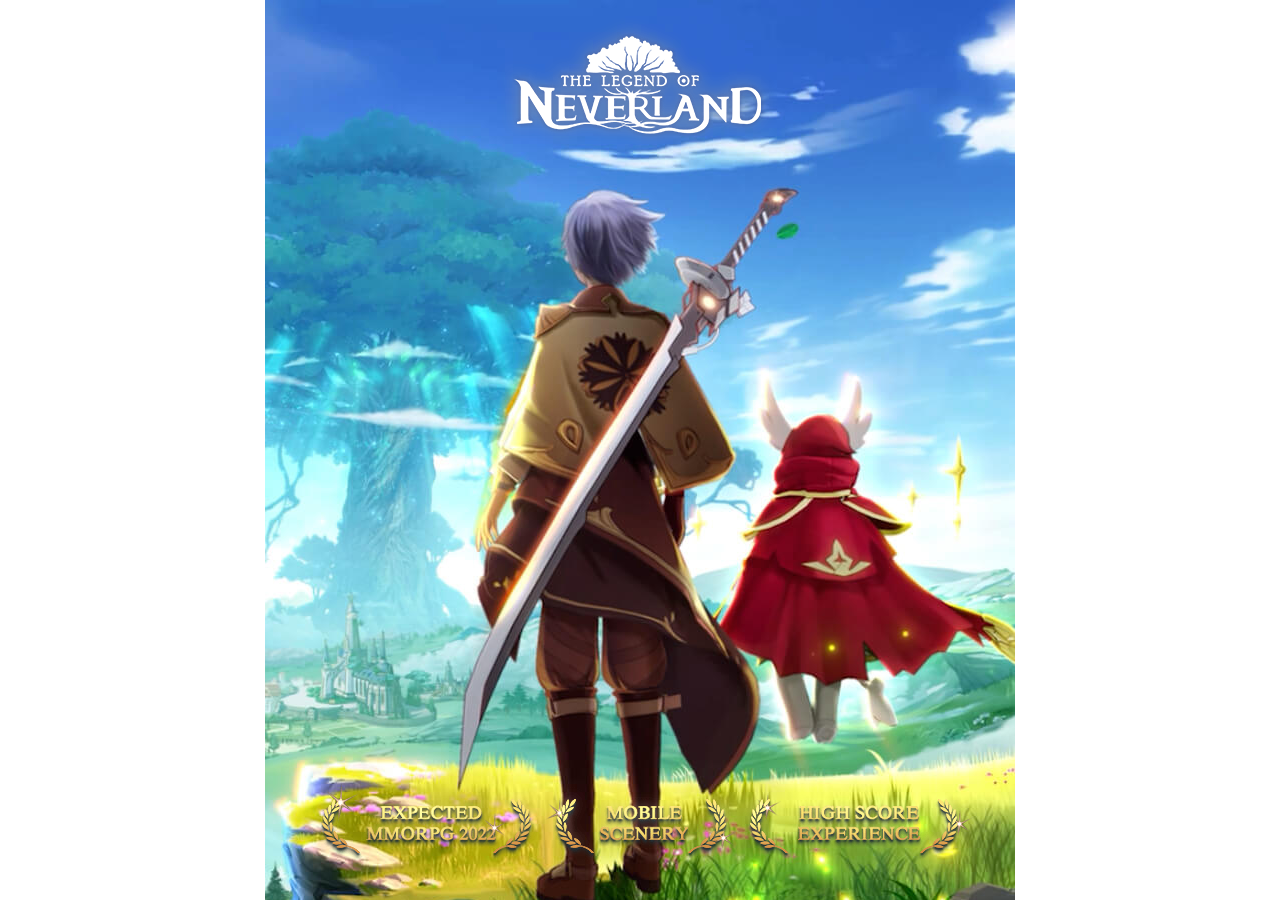
==== commit 6676b3d8: "2" ====
--- a/index.html
+++ b/index.html
@@ -2,7 +2,7 @@
 <html>
 <head>
     <meta charset="utf-8">
-    <title>The Legend of Neverland</title>
+    <title>Never land Adventure</title>
     <meta name="keywords" content="">
     <meta name="description" content="">
     <meta content="yes" name="apple-mobile-web-app-capable" />
@@ -12,6 +12,45 @@
     <!--maincss-->
     <link rel="stylesheet" href="css/swiper.min.css" type="text/css" media="screen">
     <link rel="stylesheet" href="css/common.css" type="text/css" media="screen" />
+    <!-- <script>
+        
+        !function(f,b,e,v,n,t,s)
+        {if(f.fbq)return;n=f.fbq=function(){n.callMethod?
+        n.callMethod.apply(n,arguments):n.queue.push(arguments)};
+        if(!f._fbq)f._fbq=n;n.push=n;n.loaded=!0;n.version='2.0';
+        n.queue=[];t=b.createElement(e);t.async=!0;
+        t.src=v;s=b.getElementsByTagName(e)[0];
+        s.parentNode.insertBefore(t,s)}(window, document,'script',
+        'https://connect.facebook.net/en_US/fbevents.js');
+        fbq('init', '1963776950676932');
+        fbq('track', 'PageView');
+        </script>
+        <noscript><img height="1" width="1" style="display:none"
+        src="https://www.facebook.com/tr?id=1963776950676932&ev=PageView&noscript=1"
+        /></noscript> -->
+        <!-- End Meta Pixel Code -->
+        
+ 
+        <!-- Meta Pixel Code -->
+        <!-- <script>
+            
+        !function(f,b,e,v,n,t,s)
+        {if(f.fbq)return;n=f.fbq=function(){n.callMethod?
+        n.callMethod.apply(n,arguments):n.queue.push(arguments)};
+        if(!f._fbq)f._fbq=n;n.push=n;n.loaded=!0;n.version='2.0';
+        n.queue=[];t=b.createElement(e);t.async=!0;
+        t.src=v;s=b.getElementsByTagName(e)[0];
+        s.parentNode.insertBefore(t,s)}(window, document,'script',
+        'https://connect.facebook.net/en_US/fbevents.js');
+        fbq('init', '1963776950676932');
+        fbq('track', 'CompleteRegistration');
+        </script>
+        <noscript><img height="1" width="1" style="display:none"
+        src="https://www.facebook.com/tr?id=1963776950676932&ev=CompleteRegistration&noscript=1"
+        /></noscript> -->
+        <!-- End Meta Pixel Code -->
+        
+
     <script>
         var phoneWidth =  parseInt(window.screen.width);
 		var phoneScale = phoneWidth/750;
@@ -47,7 +86,7 @@
   <div class="tc_register" > 
       <div class="tc_main_big">
           <div class="tc_title">
-              <img src="images/tc_register_title.png" class="title1">
+              <img src="images/tc_register_title.png">
               <div class="closed register_closed"><img src="images/tc_closed.png" alt=""></div>
           </div>
           
@@ -82,64 +121,108 @@
        </div>
       
   </div>
-    <!--part1-->
-    <div class="page_1">
+   <!--切换-->
+   <div class="swiper-container swiper-fullscreen">
+    <div class="swiper-wrapper">
+      <div class="swiper-slide slide1">
+      <video x5-video-player-type="h5-page" x5-playsinline="true" webkit-playsinline playsinline muted autoplay loop class="bgvideo video">
+            <source src="media/top1.mp4" type="video/mp4">
+        </video> 
+        <!-- <img src="images/index_topa.gif" class="index_top"> -->
         <div class="nav_box">
             <img src="images/cover_logo.png">
+          </div>
+        <div class="common_header">
+            <img src="images/index_img_06.png">
+         </div>
+      </div>
+      <div class="swiper-slide slide2">
+        <div class="page_2"> 
+            <!--按钮-->
+            <div class="mainShow1 cf">
+                <div class="register_btn animated pulse infinite sure_btn"><img src="images/btn_register.png"></div>    
+                <div class="da_cheng_10 dc"><img src="images/dc.png"></div>
+                <div class="da_cheng_20 dc"><img src="images/dc.png"></div>
+                <div class="da_cheng_40 dc"><img src="images/dc.png"></div>
+                <!-- <div class="da_cheng_70 dc"><img src="images/dc.png"></div> -->
+                <div class="swipera cf">
+                    <div class="swiper-container img_swiper">
+                        <div class="swiper-wrapper">
+                            <div class="swiper-slide"><img src="images/banner1.jpg"></div>
+                            <div class="swiper-slide"><img src="images/banner2.jpg"></div>
+                            <div class="swiper-slide"><img src="images/banner3.jpg"></div>
+                            <div class="swiper-slide"><img src="images/banner4.jpg"></div>
+                            <div class="swiper-slide"><img src="images/banner5.jpg"></div>
+                        </div>
+                        <!-- Add Pagination -->
+                    </div>
+                    <div class="swiper-pagination"></div>
+                </div>           
+            </div>
         </div>
-       <div class="common_header">
-            <img src="images/sologen.png">
-        </div> 
-        <div class="register_btn animated pulse infinite sure_btn"><img src="images/btn_register.png"></div>    
+      </div>
     </div>
-    <!--part2-->
-    <div class="page_2"> 
-        <!--按钮-->
-        <div class="mainShow2 cf">
-        
-            <div class="da_cheng_10 dc"><img src="images/dc.png"></div>
-            <div class="da_cheng_20 dc"><img src="images/dc.png"></div>
-            <div class="da_cheng_40 dc"><img src="images/dc.png"></div>
-            <div class="da_cheng_70 dc"><img src="images/dc.png"></div> 
-                  
+    <div class="swiper-pagination"></div>
+  </div>
+
+
+<!--     
+<div class="banner">
+    <div class="bg">
+        <div class="swiper-container" >
+            <div class="swiper-wrapper">
+                <div id="swiper1" class="swiper-slide" >
+            
+                    <div class="content">
+                        <div class="container">
+                          
+                             
+                                
+                        </div>
+                    </div>
+               
+                </div>
+         
+            </a>
+            </div>
+      
         </div>
     </div>
-    <div class="page_3">
-        <div class="mainShow3 cf">  
-            <div class="swipera cf">
-                <div class="swiper-container img_swiper">
-                    <div class="swiper-wrapper">
-                        <div class="swiper-slide"><img src="images/banner1.jpg"></div>
-                        <div class="swiper-slide"><img src="images/banner2.jpg"></div>
-                        <div class="swiper-slide"><img src="images/banner3.jpg"></div>
-                        <div class="swiper-slide"><img src="images/banner4.jpg"></div>
-                        <div class="swiper-slide"><img src="images/banner5.jpg"></div>
-                    </div>
-                    <!-- Add Pagination -->
-                </div>
-                <div class="swiper-pagination"></div>
-            </div>           
-        </div>
-
-    </div>
+</div> -->
+   <!--切换-->
+
 
 <script type="text/javascript" src="js/jquery-1.8.2.min.js"></script>
 <script type="text/javascript" src="js/swiper.min.js"></script>
 <script type='text/javascript'  src="js/qiehuan.js"></script>
 <script>
-    //商店图轮播
+    var Mainswiper = new Swiper('.swiper-fullscreen', {
+     slidesPerView : 'auto',
+     hashNavigation: true,
+     direction: 'vertical',
+     mousewheel: true,
+     scrollbar: {
+		  el: '.swiper-scrollbar',
+		},
+
+    }); 
     var swiper = new Swiper('.img_swiper', {
             loop : true,
-            
             pagination: {
-                clickable: true,
-                el: '.swipera .swiper-pagination',
+            el: '.swipera .swiper-pagination',
             },
     });
- </script>
+    (function(){
+        $('.box_img').click(function(){
+            console.log('1');
+            $('#video-play')[0].play();
+        });
+    })();
+    </script>
+
 <script>
-
-    /* 邮箱正则 ：id是全局唯一的，不需要获取元素，直接使用*/
+    /*id是全局唯一的，不需要获取元素，直接使用*/
+
     let re = /^\w+(?:\.\w+){0,1}@[a-zA-Z0-9]{2,14}(?:\.[a-z]{2,4}){1,2}$/;
 
     //绑定文本输入时触发的事件
--- a/css/common.css
+++ b/css/common.css
@@ -27,7 +27,9 @@
 /* body a{-webkit-transition:all .3s;transition:all .3s;}*/
  a:hover{color:#f00;}
 body{position:relative;-webkit-text-size-adjust:none;color:#fff;font-size:24px;}
+
 html,body{ -webkit-tap-highlight-color: transparent;width:100%;height:100%; }/*去除apple设备点击底色*/
+
 .hand{cursor:pointer;transition:all .6s;}
 
 
@@ -38,7 +40,7 @@
 .tc_main_big{width:600px;z-index:1;height:480px;}
 .tc_success_compeleted .closed{position:absolute;top:30px;right:30px;z-index:6;}
 .closed img{transition:all 0.3s;width:47px;height:47px;}
-.closed img:hover{transform:rotate(90deg); cursor: pointer;}
+.closed img:hover{transform:rotate(90deg);}
 .tc_store{position:absolute;top:130px;width:500px;left:50px;}
 
 .tc_store h4{font-size:32px;text-align:center;}
@@ -48,8 +50,7 @@
 .btn1 img{width:462px;height:89px;}
 	/*弹窗登录注册*/
 .tc_title{width:100%;height:100px;background:#fff;position:relative;text-align:center;line-height:100px;color:#000;}
-.tc_title .closed{position:absolute;top:15px;right:30px;z-index:6;}
-.title1{margin-top: 25px;}
+.tc_title .closed{position:absolute;top:0px;right:30px;z-index:6;}
 .tc_register{width:600px;height:480px;position:fixed;;background:rgba(255,255,255,0.9);color:#fff;top:50%;left:50%;transform:translate(-50%,-50%);z-index:120;transition:all 0.3s;display:none;}
 .register_main{text-align:left;color:#000;}
 .register{width:500px;height:340px;text-align:center;position:absolute;top:130px;left:50px;display:flex;flex-direction:column;}
@@ -65,35 +66,66 @@
 .text_content1,.text_content3{width:500px;height:80px;padding-left:20px;color:#808080;line-height:80px;background:none;font-size:26px;float:left;border:none;overflow:hidden;text-align:left;}
 .no{display:none;}
 
-/*第一屏幕*/
-.page_1{background:url(../images/index_top_bg.jpg) no-repeat;width:750px;height:1217px; margin:0 auto; position: relative;}
-.nav_box{z-index:33333;width:100%;height:213px;display:flex;flex-flow:column nowrap;justify-content:space-between;align-items:center;position:absolute;
-	top:35px;left:0;text-align:center;z-index:1;  -webkit-transition: all 1s ease-in-out;
+
+/*弹窗*/
+
+
+
+.btn{width:460px;height:0.;border:1px solid #b5b5b5;border-radius:200px;text-align:center;line-height:80px;background:#fde23b;}
+.tan{background:url(../images/tan_bg.png) center top no-repeat;background-size:100% 100%;width:814px;position:fixed;left:50%;margin-left:-407px;top:50%;height:666px;margin-top:-333px;}
+
+.slide1{width:750px;margin:0 auto;background: url(../images/index_top.jpg) no-repeat;height:100%;background-size:auto 100%; position: relative;}
+/* .slide1 video */
+.slide1 video{display:block;width:750px;height:100vh;object-fit:cover;}
+.bgvideo{max-width:100%;min-height:100%;object-fit:cover;z-index:3;}
+
+/* 
+.banner .swiper-container{width:100%;height:100%;}
+.banner{position:relative;width:100%;height:100%;background-color:#000}
+.banner .bg{width:100%;height:100%}
+.banner .container{margin-left:0}
+.banner .content{display:flex;position:absolute;top:0;right:0;bottom:0;left:0;align-items:flex-end;text-align: center;width:638px;
+	text-align: center; margin:0 auto;z-index:10;height:100px;}
+	.banner .swiper-slide{position:relative;background-position:center center;background-size:cover;height: 100%;
+		width:100%;} */
+
+
+
+
+.common_header{position:absolute;left:0;bottom:5px;width:750px;padding:24px 0;z-index:110;-webkit-transition:all .5s;transition:all .5s;}
+
+.nav_box{z-index:33333;width:100%;height:100%;display:flex;flex-flow:column nowrap;justify-content:space-between;align-items:center;position:fixed;top:10px;left:0;text-align:center;z-index:999999999;
+    -webkit-transition: all 1s ease-in-out;
  transition: all 1s ease-in-out;}
 .nav_box div a{color:#fff;}
-.common_header{position:absolute;left:0;top:879px;width:750px;z-index:1;-webkit-transition:all .5s;transition:all .5s; margin:0 auto;}
-.register_btn{width:750px;height:145px;position:absolute;top:1000px;left:0px;background:url(../images/download.png);}
-.register_btn img{width:750px;height:145px;cursor: pointer;}
 
-/*第二屏*/
-.page_2{background:url(../images/index_bottom_bg1.jpg) no-repeat;width:750px;height:1284px; margin:0 auto;}
-.mainShow2{width:750px;margin:0 auto;position:relative;height:1284px; }
+.page_2{background:url(../images/index_bottom_bg.jpg) no-repeat;width:750px;height:1932px; margin:0 auto;}
+.mainShow1{width:750px;margin:0 auto;position:relative;height:1932px;}
+.register_btn{width:750px;height:166px;position:absolute;top:120px;left:50%;margin-left:-375px;background:url(../images/download.png);;background-size:100% 100%;}
+.register_btn img{width:750px;height:166px;}
 .dc img{width:650px;height:145px;}
-.da_cheng_10{position:absolute;top:558px;left:57px;}
-.da_cheng_20{position:absolute;top:711px;;left:57px;}
-.da_cheng_40{position:absolute;top:863px;left:57px;}
-.da_cheng_70{position:absolute;top:1016px;;left:57px;}
+.da_cheng_10{position:absolute;top:684px;left:57px;}
+.da_cheng_20{position:absolute;top:837px;;left:57px;}
+.da_cheng_40{position:absolute;top:989px;left:57px;}
+.da_cheng_70{position:absolute;top:1142px;;left:57px;}
+
+.swipera{width:637px;height:358px;position:absolute;bottom:200px;left:57px;z-index:1;border-radius:10px;}
+.swipera .swiper-slide img{width:640px;height:360px;}
+.swipera .swiper-pagination-bullet{width:38px;height:38px;display:inline-block;background:url(../images/ico.png);background-size:100% 100%;margin-right:15px;opacity:1;}
+.swipera .swiper-pagination-bullet-active{width:38px;height:38px;background:url(../images/ico_active.png);background-size:100% 100%;}
+.swipera .swiper-pagination{position:absolute;width:290px;left:50%;margin-left:-150px;top:420px;text-align:center;transition:.3s opacity;transform:translate3d(0,0,0);z-index:10;}
+
 
 /*返回顶部*/
+#gotop {display: none;position: fixed;right: 1%;bottom:20px;padding: 10px 10px;font-size: 20px;background: #777;color: white;cursor: pointer;	z-index:11111;}
+.swiper-fullscreen{width: 100%;height: 100%;overflow:hidden; background-position: center top;background-repeat: no-repeat;
+-webkit-background-size: cover;-moz-background-size: cover;-o-background-size: cover; background-size: cover;position:relative;}
+.swiper-fullscreen >.swiper-wrapper>.swiper-slide{ overflow:hidden; background-position: center top;background-repeat: no-repeat;
+-webkit-background-size: cover;-moz-background-size: cover;-o-background-size: cover; background-size: cover;position:relative;}
+.swiper-fullscreen .slide2{height:1932px;}
 
-.page_3{background:url(../images/index_bottom_bg2.jpg) no-repeat;width:750px;height:794px; margin:0 auto;}
-.mainShow3{width:750px;margin:0 auto;position:relative;height:794px; }
-.swipera{width:675px;height:380px;position:absolute;top:114px;left:37.5px;z-index:1;border-radius:10px;}
-.swipera .swiper-slide img{width:675px;height:380px;}
-.swipera .swiper-pagination-bullet{width:38px;height:38px;display:inline-block;background:url(../images/ico.png);background-size:100% 100%;margin-right:15px;opacity:1;}
-.swipera .swiper-pagination-bullet-active{width:38px;height:38px;background:url(../images/ico_active.png);background-size:100% 100%;}
-.swipera .swiper-pagination{position:absolute;width:290px;left:50%;margin-left:-150px;top:415px;text-align:center;transition:.3s opacity;transform:translate3d(0,0,0);z-index:10;}
+.box{width:100%;height: 100%;position: absolute;top:0;bottom:0;background: url(../images/tc_bg.jpg);background-size: cover;}
+.register_btn1{width:750px;height:166px;position:absolute;bottom:150px;left:50%;margin-left:-375px;background:url(../images/download.png);;background-size:100% 100%;}
+.register_btn1 img{width:750px;height:166px;}
 
-#gotop {display: none;position: fixed;right: 1%;bottom:20px;padding: 10px 10px;font-size: 20px;background: #777;color: white;cursor: pointer;	z-index:11111;}
-#notice{ font-size:14px; } 
-
+#notice{ font-size:14px; } 